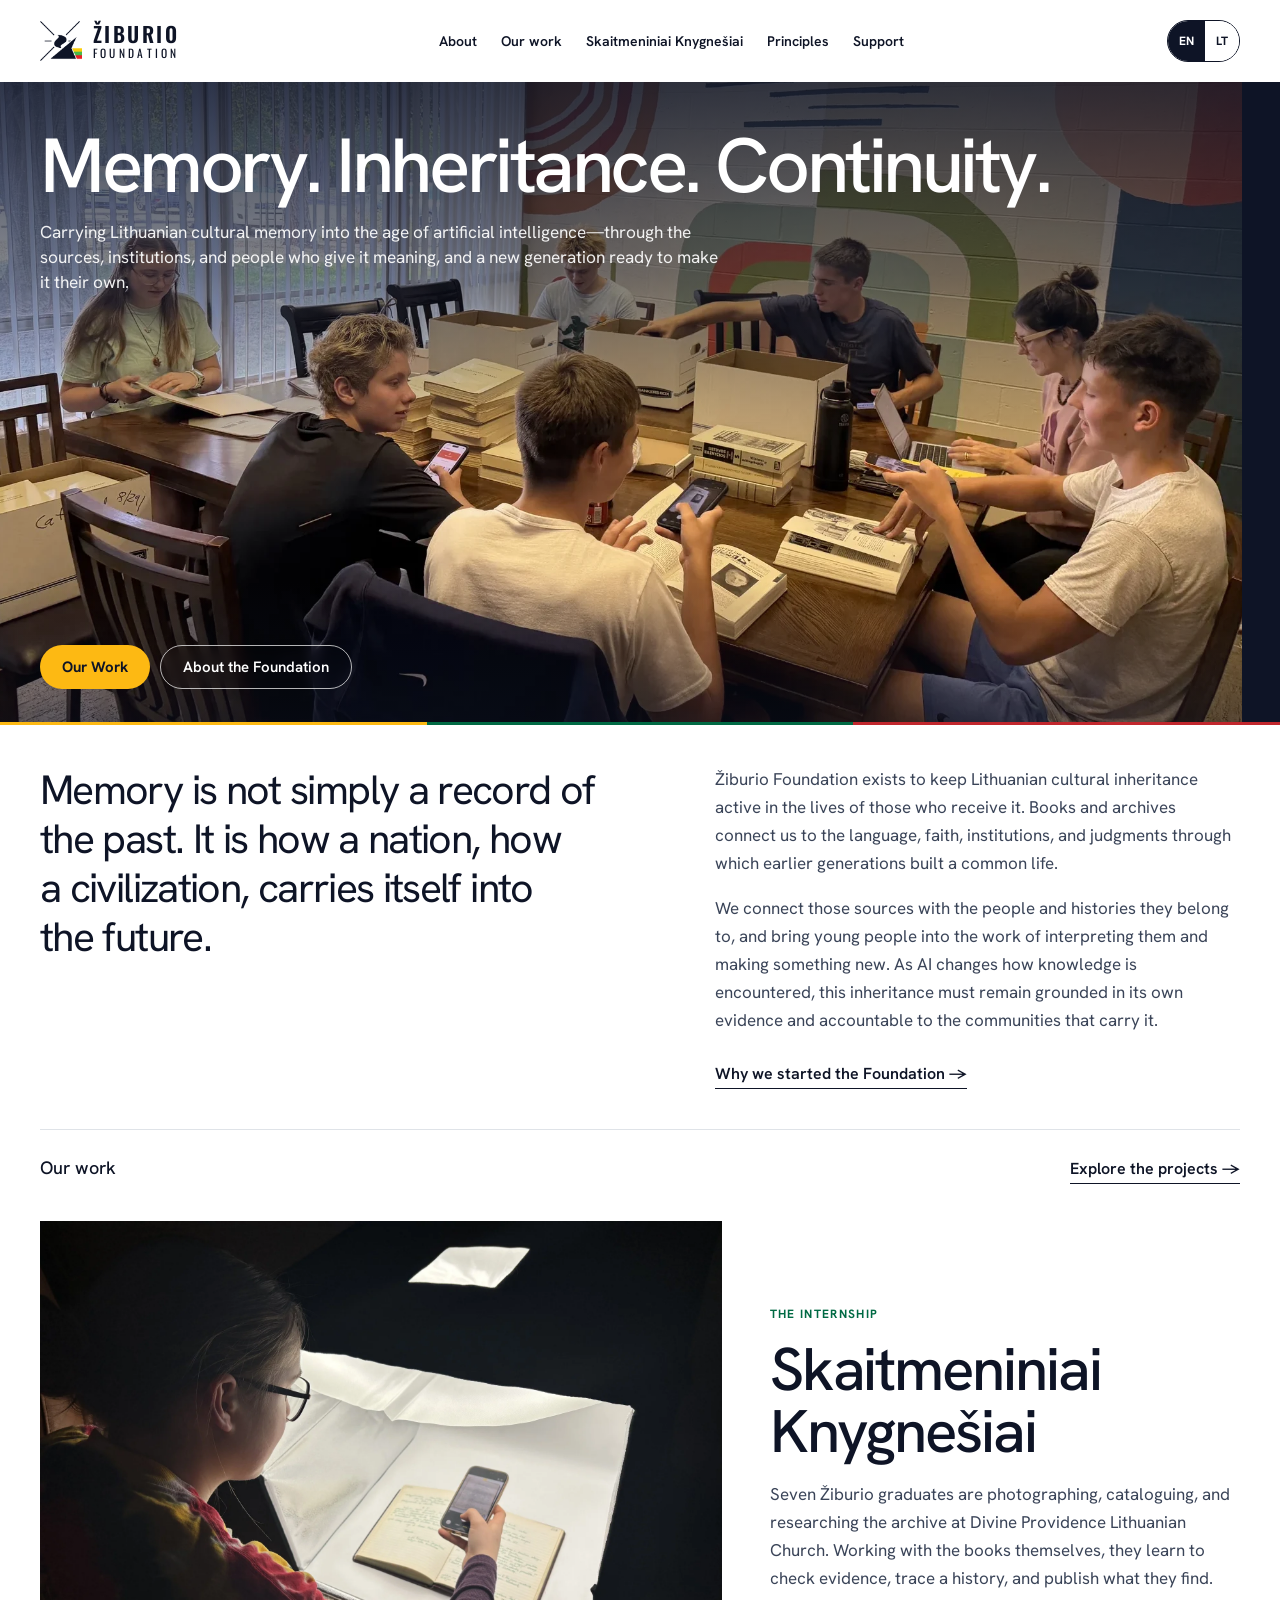
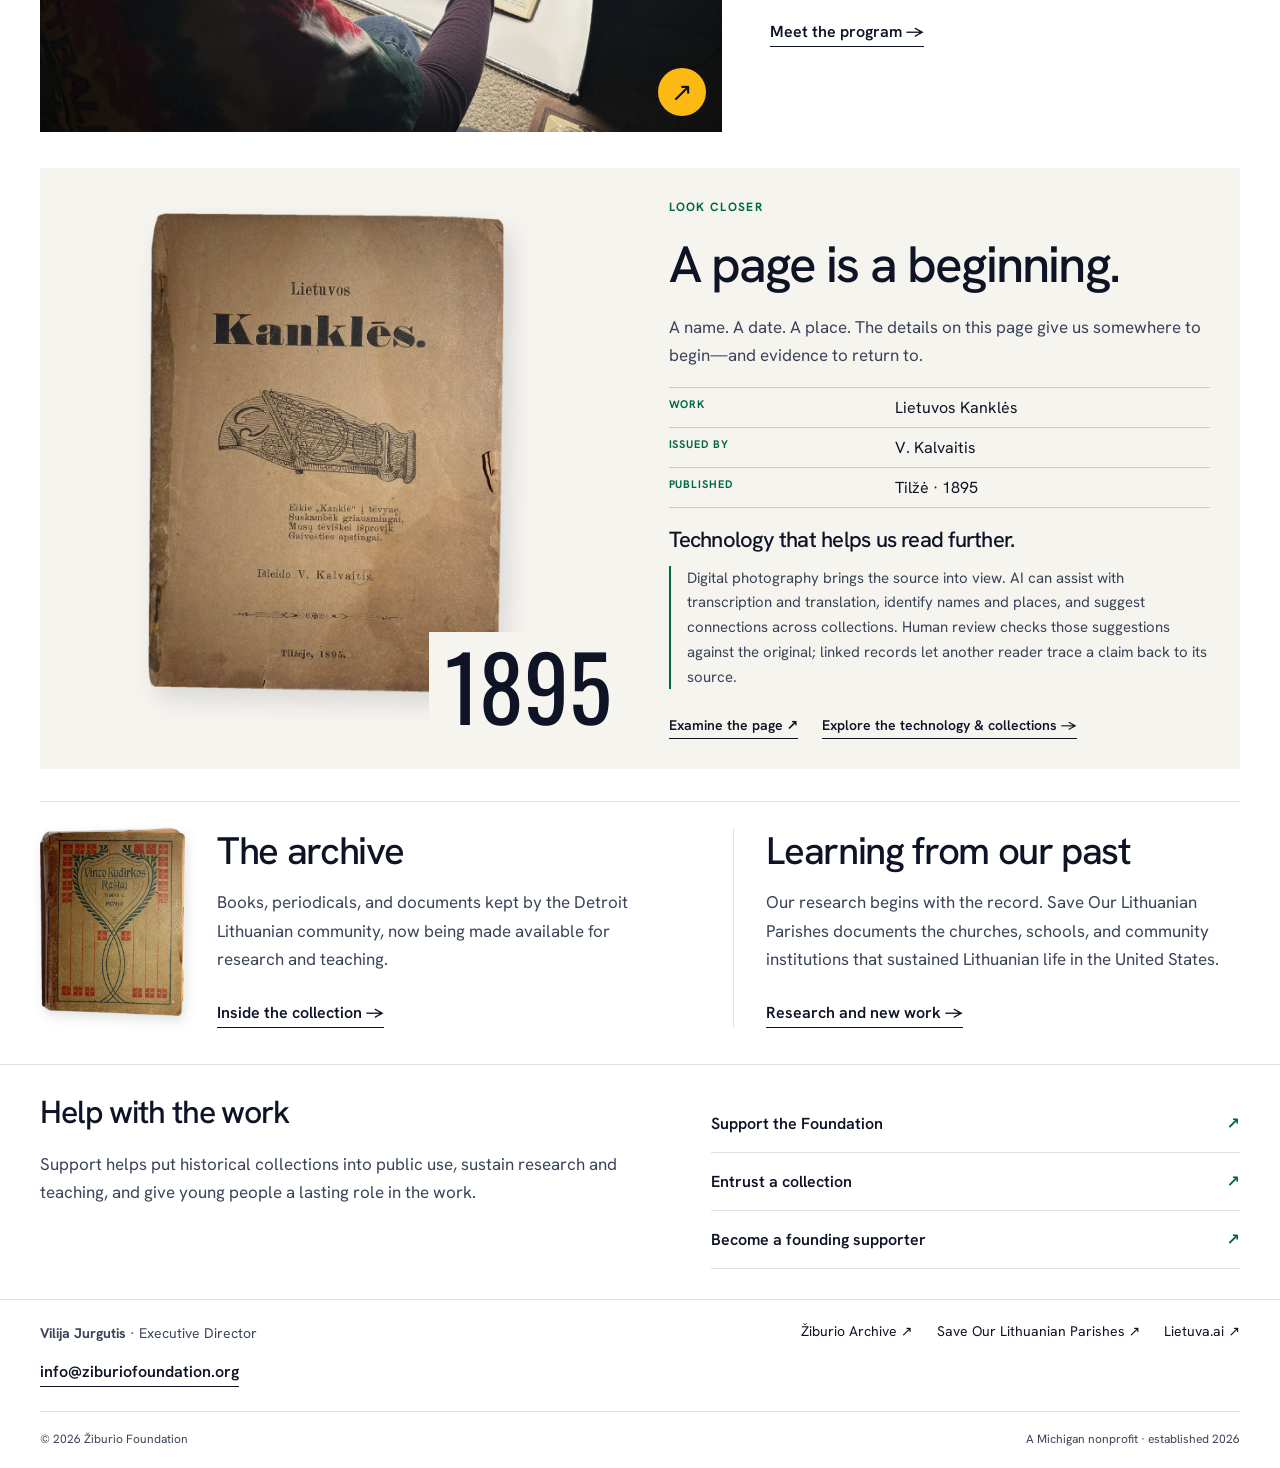
==== index.html @ d9296ae1 "Tighten site spacing and explain technology with distinct source example" ====
<!doctype html>
<html lang="en">
<head>
<meta charset="utf-8">
<meta name="viewport" content="width=device-width, initial-scale=1">
<link rel="icon" href="favicon.png">
<title>Žiburio Foundation — Home</title>
<link rel="preconnect" href="https://fonts.googleapis.com">
<link rel="preconnect" href="https://fonts.gstatic.com" crossorigin>
<link rel="stylesheet" href="site.css?v=compact-technology-5">
<script defer src="site.js"></script>
</head>
<body class="workshop-home" data-en-title="Žiburio Foundation — Home" data-lt-title="Žiburio Fondas — Pradžia">
<a class="skip-link" href="#main"><x-en>Skip to content</x-en><x-lt>Pereiti prie turinio</x-lt></a>
<header class="wrap site-header">
<a class="brand" href="index.html" aria-label="Žiburio Foundation home" data-en="Žiburio Foundation home" data-lt="Žiburio Fondas pradžia"><img src="assets/mark.png" alt="" width="40" height="40"><span class="wordmark"><span class="wm1">Žiburio</span><span class="wm2"><x-en>Foundation</x-en><x-lt><span class="wm-lt" aria-hidden="true"><span>F</span><span>O</span><span>N</span><span>D</span><span>A</span><span>S</span></span></x-lt></span></span></a>
<nav class="site-nav" id="site-nav" aria-label="Primary" data-en="Primary" data-lt="Pagrindinis meniu">
<a href="about.html"><x-en>About</x-en><x-lt>Apie</x-lt></a>
<a href="work.html"><x-en>Our work</x-en><x-lt>Mūsų darbai</x-lt></a>
<a href="skaitmeniniai-knygnesiai.html"><x-en>Skaitmeniniai Knygnešiai</x-en><x-lt>Skaitmeniniai knygnešiai</x-lt></a>
<a href="principles.html"><x-en>Principles</x-en><x-lt>Principai</x-lt></a>
<a href="#support"><x-en>Support</x-en><x-lt>Parama</x-lt></a>
</nav>
<div class="header-tools"><div class="lang-switch" role="group" aria-label="Language" data-en="Language" data-lt="Kalba"><button type="button" class="langbtn" data-l="en" onclick="setLang('en')" aria-pressed="true" aria-label="English">EN</button><button type="button" class="langbtn" data-l="lt" onclick="setLang('lt')" aria-pressed="false" aria-label="Lietuvių">LT</button></div>
<button class="menu-button" type="button" aria-controls="site-nav" aria-expanded="true"><x-en>Menu</x-en><x-lt>Meniu</x-lt></button></div>
</header>
<main id="main">
<section id="top" class="hero" style="position: relative; overflow: hidden; height: clamp(500px, 50vw, 720px); background: #0E1426; color: #FFFFFF">
<img class="drift" src="assets/interns-table.webp" alt="Young people cataloguing Lithuanian books with their phones at a table" data-en="Young people cataloguing Lithuanian books with their phones at a table" data-lt="Jaunuoliai prie stalo telefonais katalogizuoja lietuviškas knygas" style="position: absolute; inset: -3%; width: 106%; height: 106%; object-fit: cover; object-position: center 60%">
<div style="position: absolute; inset: 0; background: linear-gradient(180deg, rgba(14,20,38,.82) 0%, rgba(14,20,38,.5) 30%, rgba(14,20,38,0) 55%, rgba(14,20,38,0) 78%, rgba(14,20,38,.45) 100%)"></div>
<div class="wrap" style="position: absolute; left: 0; right: 0; top: clamp(28px, 3.5vw, 52px)">
<x-en><h1 class="disp" style="margin: 0; font-size: clamp(40px, 6vw, 88px); line-height: 1; font-weight: 500; letter-spacing: -0.045em">Memory. Inheritance. Continuity.</h1><p style="margin: 16px 0 0; max-width: 40em; font-size: clamp(16px, 1.35vw, 20px); line-height: 1.45; color: rgba(255,255,255,.92)">Carrying Lithuanian cultural memory into the age of artificial intelligence—through the sources, institutions, and people who give it meaning, and a new generation ready to make it their own.</p></x-en><x-lt><h1 class="disp" style="margin: 0; font-size: clamp(30px, 4.2vw, 62px); line-height: 1.02; font-weight: 500; letter-spacing: -0.035em; max-width: 14em">Praeitis yra žiburys, kurio šviesoje galime aiškiau matyti, kur stovime šiandien.</h1><p style="margin: 16px 0 0; max-width: 40em; font-size: clamp(16px, 1.35vw, 20px); line-height: 1.45; color: rgba(255,255,255,.92)">Saugome lietuvių kultūros šaltinius, stipriname įstaigas, kurios juos perduoda, ir ruošiame kartą, kuri šį palikimą neš toliau.</p></x-lt>
</div>
<div class="wrap" style="position: absolute; left: 0; right: 0; bottom: clamp(22px, 2.6vw, 36px); display: flex; gap: 10px">
<a href="work.html" class="pill" style="background: #FDB913; color: #0E1426; font-weight: 700"><x-en>Our Work</x-en><x-lt>Mūsų darbai</x-lt></a>
<a href="about.html" class="pill" style="border: 1.5px solid rgba(255,255,255,.7); color: #FFFFFF; backdrop-filter: blur(6px)"><x-en>About the Foundation</x-en><x-lt>Apie fondą</x-lt></a>
</div>
</section>
<div class="tricolour" aria-hidden="true"></div>
<section id="about" class="wrap intro">
<x-en><p class="lead">Memory is not simply a record of the past. It is how a nation, how a civilization, carries itself into the future.</p>
<p>Žiburio Foundation exists to keep Lithuanian cultural inheritance active in the lives of those who receive it. Books and archives connect us to the language, faith, institutions, and judgments through which earlier generations built a common life.</p>
<p>We connect those sources with the people and histories they belong to, and bring young people into the work of interpreting them and making something new. As AI changes how knowledge is encountered, this inheritance must remain grounded in its own evidence and accountable to the communities that carry it.</p></x-en>
<x-lt><p class="lead">Žiburio Fondas saugo, skaitmenina ir aprašo Lietuvos diasporos archyvus, leidinius, sakytinę istoriją ir kitas kultūros vertybes.</p></x-lt>
<a class="text-link" href="about.html"><x-en>Why we started the Foundation</x-en><x-lt>Apie fondą</x-lt> →</a>
</section>
<section id="work" class="wrap">
<div class="work-intro rule"><h2><x-en>Our work</x-en><x-lt>Mūsų darbai</x-lt></h2><a class="text-link" href="work.html"><x-en>Explore the projects</x-en><x-lt>Visi darbai</x-lt> →</a></div>
<article class="home-feature workshop-feature">
<a href="skaitmeniniai-knygnesiai.html"><img src="assets/sigita-lightbox.webp" alt="Sigita Jurgutis photographing an archival book on a light box" data-en="Sigita Jurgutis photographing an archival book on a light box" data-lt="Sigita Jurgutis fotografuoja archyvinę knygą ant šviesos stalo" loading="lazy"></a>
<div class="feature-copy"><p class="eyebrow"><x-en>The internship</x-en><x-lt>Stažuotė</x-lt></p>
<h3><x-en>Skaitmeniniai Knygnešiai</x-en><x-lt>Skaitmeniniai knygnešiai</x-lt></h3>
<x-en><p>Seven Žiburio graduates are photographing, cataloguing, and researching the archive at Divine Providence Lithuanian Church. Working with the books themselves, they learn to check evidence, trace a history, and publish what they find.</p></x-en>
<x-lt><p>Septyni „Žiburio“ abiturientai fotografuoja, katalogizuoja ir tiria Dievo Apvaizdos lietuvių parapijos archyvą.</p><p>Kai gimnazistas katalogizuoja DP stovyklos knygą, kurią jo senelis galėjo laikyti rankose – jis tampa knygnešiu kitoje epochoje.</p></x-lt>
<a class="text-link" href="skaitmeniniai-knygnesiai.html"><x-en>Meet the program</x-en><x-lt>Apie programą</x-lt> →</a></div>
</article>
<section class="source-desk" aria-labelledby="source-title">
<div class="source-image"><a href="assets/books/kankles-1895.webp" target="_blank" rel="noopener"><img src="assets/books/kankles-1895.webp" alt="Lietuvos Kanklės, issued by V. Kalvaitis in Tilžė, 1895" data-en="Lietuvos Kanklės, issued by V. Kalvaitis in Tilžė, 1895" data-lt="Lietuvos Kanklės, išleido V. Kalvaitis, Tilžė, 1895 m." loading="lazy"></a><span class="source-date" aria-hidden="true">1895</span></div>
<div class="source-notes"><p class="eyebrow"><x-en>Look closer</x-en><x-lt>Pažvelkime atidžiau</x-lt></p><h2 id="source-title"><x-en>A page is a beginning.</x-en><x-lt>Nuo vieno puslapio.</x-lt></h2>
<p><x-en>A name. A date. A place. The details on this page give us somewhere to begin—and evidence to return to.</x-en><x-lt>Vardas. Data. Vieta. Puslapio duomenys leidžia pradėti tyrimą ir grįžti prie šaltinio.</x-lt></p>
<dl class="source-fields"><div><dt><x-en>Work</x-en><x-lt>Leidinys</x-lt></dt><dd>Lietuvos Kanklės</dd></div><div><dt><x-en>Issued by</x-en><x-lt>Išleido</x-lt></dt><dd>V. Kalvaitis</dd></div><div><dt><x-en>Published</x-en><x-lt>Išleista</x-lt></dt><dd>Tilžė · 1895</dd></div></dl>
<h3 class="technology-title"><x-en>Technology that helps us read further.</x-en><x-lt>Technologija padeda skaityti giliau.</x-lt></h3>
<p class="source-method"><x-en>Digital photography brings the source into view. AI can assist with transcription and translation, identify names and places, and suggest connections across collections. Human review checks those suggestions against the original; linked records let another reader trace a claim back to its source.</x-en><x-lt>Skaitmeninė fotografija atveria šaltinį. Dirbtinis intelektas gali padėti perrašyti ir versti tekstą, atpažinti vardus bei vietas, pasiūlyti ryšius tarp rinkinių. Žmogus tikrina pagal originalą, o susieti įrašai leidžia skaitytojui grįžti nuo teiginio prie jo šaltinio.</x-lt></p>
<div class="links"><a class="text-link" href="assets/books/kankles-1895.webp" target="_blank" rel="noopener"><x-en>Examine the page</x-en><x-lt>Atverti puslapį</x-lt> ↗</a><a class="text-link" href="work.html#archive"><x-en>Explore the technology &amp; collections</x-en><x-lt>Technologija ir rinkiniai</x-lt> →</a></div>
</div></section>
<div class="work-pair rule">
<article class="archive-preview"><img src="assets/books/kudirka-1909-cover.webp" alt="Cover of a 1909 publication by Vincas Kudirka" data-en="Cover of a 1909 publication by Vincas Kudirka" data-lt="1909 m. Vinco Kudirkos leidinio viršelis" loading="lazy">
<div><h3><x-en>The archive</x-en><x-lt>Archyvas</x-lt></h3>
<x-en><p>Books, periodicals, and documents kept by the Detroit Lithuanian community, now being made available for research and teaching.</p></x-en>
<x-lt><p>Diasporos archyvai yra visos lietuvių tautos paveldas. Viešas katalogas: 326 vieši įrašai iš 513 sukataloguotų.</p></x-lt>
<a class="text-link" href="work.html#archive"><x-en>Inside the collection</x-en><x-lt>Apie archyvą</x-lt> →</a></div></article>
<article><h3><x-en>Learning from our past</x-en><x-lt>Mokomės ir kuriame iš savo praeities</x-lt></h3>
<x-en><p>Our research begins with the record. Save Our Lithuanian Parishes documents the churches, schools, and community institutions that sustained Lithuanian life in the United States.</p></x-en>
<x-lt><p>JAV lietuvių parapijų registras, kuriame aprašytos 155 parapijos ir kitos įstaigos.</p></x-lt>
<a class="text-link" href="work.html#research"><x-en>Research and new work</x-en><x-lt>Tyrimai ir nauji darbai</x-lt> →</a></article>
</div></section>
</main>
<section id="support" class="wrap support-section" aria-labelledby="support-title">
<div class="support-grid">
<div><h2 id="support-title"><x-en>Help with the work</x-en><x-lt>Kaip padėti</x-lt></h2>
<x-en><p>Support helps put historical collections into public use, sustain research and teaching, and give young people a lasting role in the work.</p></x-en>
<x-lt><p>Parama padeda išsaugoti rinkinius, atverti juos viešai, ugdyti jaunimą ir sukurti tvarką, kuri šį darbą neš toliau.</p></x-lt></div>
<ul class="support-options">
<li><a href="mailto:info@ziburiofoundation.org?subject=Support%20the%20Foundation"><x-en>Support the Foundation</x-en><x-lt>Paremti</x-lt></a></li>
<li><a href="mailto:info@ziburiofoundation.org?subject=Entrust%20a%20Collection"><x-en>Entrust a collection</x-en><x-lt>Perduoti archyvą</x-lt></a></li>
<li><a href="mailto:info@ziburiofoundation.org?subject=Founding%20Supporter"><x-en>Become a founding supporter</x-en><x-lt>Tapti rėmėju</x-lt></a></li>
</ul></div></section>
<footer class="wrap site-footer">
<div class="footer-top">
<div><p><strong>Vilija Jurgutis</strong> · <x-en>Executive Director</x-en><x-lt>Vykdomoji direktorė</x-lt></p>
<a class="text-link" href="mailto:info@ziburiofoundation.org">info@ziburiofoundation.org</a></div>
<div class="footer-links"><a href="https://archyvas.ziburioltmokykla.org"><x-en>Žiburio Archive</x-en><x-lt>Žiburio archyvas</x-lt> ↗</a><a href="https://saveourlithuanianparishes.org">Save Our Lithuanian Parishes ↗</a><a href="https://lietuva.ai">Lietuva.ai ↗</a></div>
</div>
<div class="footer-bottom"><p>© 2026 <x-en>Žiburio Foundation</x-en><x-lt>Žiburio Fondas</x-lt></p><p><x-en>A Michigan nonprofit · established 2026</x-en><x-lt>2026 m. Mičigane įsteigta ne pelno siekianti organizacija</x-lt></p></div>
</footer>
</body>
</html>
---- site.css ----
@import url('https://fonts.googleapis.com/css2?family=Hanken+Grotesk:wght@400;500;600;700&family=Oswald:wght@400;500;600&display=swap');

:root{--ink:#0E1426;--text:#3A4458;--muted:#5F6778;--yellow:#FDB913;--green:#006A44;--line:#DFE3E8;--paper:#FFFFFF}
*{box-sizing:border-box}
html{scroll-behavior:smooth;scroll-padding-top:24px}
body{margin:0;background:var(--paper);color:var(--ink);font-family:'Hanken Grotesk',system-ui,sans-serif;-webkit-font-smoothing:antialiased}
img{display:block;max-width:100%;height:auto}
a{color:inherit;text-decoration:none}
button{font:inherit}
a:focus-visible,button:focus-visible,summary:focus-visible{outline:3px solid var(--green);outline-offset:5px}
p{font-size:17px;line-height:1.65;color:var(--text);margin:0 0 1em}
h1,h2,h3,p{overflow-wrap:break-word}
h1,h2,h3,.disp{letter-spacing:-.035em;font-weight:500;text-wrap:balance}
h1{font-size:clamp(38px,5.5vw,72px);line-height:1.05;margin:0 0 24px}
h2{font-size:clamp(28px,3.2vw,44px);line-height:1.12;margin:0 0 20px}
h3{font-size:clamp(23px,2.3vw,30px);line-height:1.2;margin:0 0 14px}
x-en,x-lt{display:contents}
html[lang="lt"] x-en,html[lang="en"] x-lt{display:none!important}
.wrap{width:100%;max-width:1320px;margin-inline:auto;padding-inline:40px}
.section{padding-block:64px}
.rule{border-top:1px solid var(--line)}
.eyebrow,.mono{font-size:12px;font-weight:700;letter-spacing:.11em;text-transform:uppercase;color:var(--green);margin:0 0 18px}
.lead{font-size:clamp(20px,2.2vw,28px);line-height:1.45;max-width:36em;letter-spacing:-.02em;text-wrap:pretty}
.small{font-size:14px;line-height:1.6;color:var(--muted)}
.text-link{display:inline-block;font-size:16px;font-weight:600;border-bottom:1px solid var(--ink);padding-block:4px;margin-top:8px}
.text-link:hover{color:var(--green);border-color:var(--green)}
.links{display:flex;flex-wrap:wrap;gap:12px 24px;align-items:center}
.pill{display:inline-flex;align-items:center;justify-content:center;min-height:44px;padding:10px 22px;border-radius:999px;font-size:15px;font-weight:600;line-height:1.35;background:var(--yellow);color:var(--ink)}
.pill:hover{filter:brightness(.96)}
.skip-link{position:absolute;top:-100px;left:20px;z-index:20;background:white;padding:12px}
.skip-link:focus{top:8px}
.site-header{display:flex;align-items:center;justify-content:space-between;gap:24px;min-height:82px}
.brand{display:inline-flex;gap:11px;align-items:center;flex-shrink:0}
.brand img{height:40px;width:auto}
.wordmark{display:inline-flex;flex-direction:column;align-items:flex-start;line-height:1;--wm1:21px;--wm2:calc(var(--wm1)*.5476)}
.wm1{font-family:'Oswald',system-ui,sans-serif;font-size:var(--wm1);font-weight:600;letter-spacing:.1175em;margin-right:-.1175em;text-transform:uppercase}
.wm2{font-family:'Oswald',system-ui,sans-serif;font-size:var(--wm2);font-weight:400;letter-spacing:.285em;margin-right:-.285em;text-transform:uppercase;margin-top:.3em}
html[lang="lt"] .wm2{align-self:stretch;letter-spacing:0;margin-right:0}
.wm-lt{display:flex;justify-content:space-between;width:100%}
.header-tools{display:flex;align-items:center;gap:22px}
.site-nav{display:flex;align-items:center;gap:24px;font-size:14px;font-weight:600}
.site-nav a{padding-block:8px}
.site-nav a:hover,.site-nav a[aria-current="page"]{color:var(--green);text-decoration:underline;text-underline-offset:7px;text-decoration-thickness:2px}
.lang-switch{display:inline-flex;border:1px solid var(--ink);border-radius:999px;overflow:hidden;flex-shrink:0}
.langbtn{min-height:40px;padding:0 11px;border:0;cursor:pointer;font-size:12px;font-weight:700;background:white;color:var(--ink)}
html[lang="en"] .langbtn[data-l="en"],html[lang="lt"] .langbtn[data-l="lt"]{background:var(--ink);color:white}
.menu-button{display:none;background:none;border:1px solid var(--line);border-radius:4px;min-height:44px;padding:8px 12px;cursor:pointer}
.tricolour{height:3px;background:linear-gradient(to right,#FDB913 0 33.333%,#006A44 33.333% 66.666%,#C1272D 66.666% 100%)}
.hero .wrap{max-width:1400px}
.hero p{color:inherit}
.hero .pill{background:transparent}
@keyframes drift{from{transform:scale(1) translate(0,0)}to{transform:scale(1.04) translate(-.8%,.5%)}}
.drift{animation:drift 32s ease-in-out infinite alternate}
.intro{max-width:900px;padding-block:50px 58px}
.intro .lead{margin-bottom:16px}
.work-intro{display:flex;align-items:baseline;justify-content:space-between;gap:24px;padding-top:32px}
.home-feature{display:grid;grid-template-columns:1.25fr 1fr;gap:clamp(28px,5vw,70px);align-items:center;padding-block:20px 52px}
.home-feature img{width:100%;aspect-ratio:4/3;object-fit:cover}
.home-feature .feature-copy{max-width:440px}
.work-pair{display:grid;grid-template-columns:1fr 1fr;gap:64px;padding-block:38px 64px}
.work-pair article{min-width:0}
.archive-preview{display:grid;grid-template-columns:100px 1fr;gap:26px;align-items:start}
.archive-preview img{max-height:170px;width:auto;filter:drop-shadow(2px 5px 6px #0e142620)}
.project-caption{font-size:14px;color:var(--muted);margin-top:12px}
.page-head{padding-block:64px 40px;max-width:980px}
.page-head h1{max-width:16em}
.page-head .lead{margin:0}
.jump-links{display:flex;flex-wrap:wrap;gap:12px 30px;margin-top:28px;font-size:15px;font-weight:600}
.jump-links a{border-bottom:1px solid var(--line);padding-bottom:6px}
.story-grid{display:grid;grid-template-columns:1fr 1fr;gap:clamp(32px,6vw,88px);align-items:start}
.story-grid p:last-child{margin-bottom:0}
.reading{max-width:760px;margin-inline:auto}
.mission{border-left:3px solid var(--yellow);padding:8px 0 8px 28px;margin-block:36px}
.mission p:last-child{margin:0}
.pullquote{font-size:clamp(25px,3.4vw,42px);line-height:1.3;letter-spacing:-.03em;color:var(--ink);padding-block:24px;margin:0;max-width:26em}
.detail-note{border-top:1px solid var(--line);border-bottom:1px solid var(--line);margin-top:36px}
.detail-note summary{cursor:pointer;font-size:20px;font-weight:600;padding:22px 0}
.detail-note[open] summary{margin-bottom:12px}
.detail-note .reading{margin-left:0;padding-bottom:24px}
.program-context{margin-bottom:48px}
.project-feature{display:grid;grid-template-columns:1fr 1.1fr;gap:56px;align-items:start}
.project-feature figure{margin:0;position:sticky;top:28px}
.project-feature img{width:100%;aspect-ratio:4/5;object-fit:cover}
.archive-layout{display:grid;grid-template-columns:1.6fr 1fr;gap:48px;align-items:start}
.archive-layout img{border:1px solid var(--line);width:100%}
.archive-copy{max-width:880px;margin-top:32px}
.figures{display:flex;gap:32px;margin:28px 0}
.figures div{flex:1}
.figures dt{font-size:48px;line-height:1;letter-spacing:-.04em}
.figures dd{margin:10px 0 0;font-size:15px;color:var(--muted)}
.research-layout{display:grid;grid-template-columns:1.3fr 1fr;gap:64px;align-items:start}
.research-layout figure{margin:8px 0 0}
.research-layout img{border:1px solid var(--line)}
.program-opening{padding-block:52px;max-width:900px}
.program-photo{margin:0}
.program-photo img{width:100%;aspect-ratio:4/3;object-fit:cover}
.program-photo figcaption{font-size:14px;line-height:1.5;color:var(--muted);margin-top:12px}
.process{padding-left:24px}
.process li{padding:0 0 14px 8px;line-height:1.6;color:var(--text)}
.principle-list{counter-reset:principle}
.principle-row{display:grid;grid-template-columns:60px .9fr 1.3fr;gap:28px;border-top:1px solid var(--line);padding-block:30px}
.principle-row:before{counter-increment:principle;content:'0' counter(principle);font-size:16px;color:var(--green);padding-top:4px}
.principle-row h2{font-size:clamp(23px,2.5vw,32px)}
.principle-row p{margin:0}
.definitions{display:grid;grid-template-columns:repeat(3,1fr);gap:36px;margin:30px 0 0}
.definitions div{border-top:3px solid var(--yellow);padding-top:20px}
.definitions dt{font-size:24px;letter-spacing:-.02em;font-weight:500;margin-bottom:12px}
.definitions dd{margin:0;line-height:1.65;color:var(--text)}
.support-section{padding-block:48px;border-top:1px solid var(--line)}
.support-grid{display:grid;grid-template-columns:1.2fr 1fr;gap:64px}
.support-grid h2{font-size:32px}
.support-options{list-style:none;margin:0;padding:0}
.support-options li{border-bottom:1px solid var(--line)}
.support-options a{display:flex;justify-content:space-between;gap:18px;align-items:center;padding:18px 0;font-weight:600}
.support-options a:after{content:'↗';color:var(--green)}
.site-footer{border-top:1px solid var(--line);padding-block:28px 24px}
.footer-top{display:flex;flex-wrap:wrap;justify-content:space-between;gap:24px;align-items:start}
.footer-top p{font-size:14px;margin:0 0 4px}
.footer-links{display:flex;flex-wrap:wrap;gap:10px 24px;font-size:14px}
.footer-bottom{display:flex;justify-content:space-between;flex-wrap:wrap;gap:16px;border-top:1px solid var(--line);padding-top:18px;margin-top:24px}
.footer-bottom p{font-size:12px;margin:0}
@media(min-width:901px){.site-nav[hidden]{display:flex}}
@media(max-width:1100px){.site-nav{gap:16px}.header-tools{gap:16px}.wrap{padding-inline:28px}.project-feature{gap:36px}}
@media(max-width:900px){
 .site-header{flex-wrap:wrap;min-height:76px;padding-block:14px;gap:12px}.header-tools{margin-left:auto}.menu-button{display:block}
 .site-nav{order:3;flex-basis:100%;display:flex;flex-direction:column;align-items:stretch;gap:0;border-top:1px solid var(--line);padding-top:10px}.site-nav[hidden]{display:none}.site-nav a{padding:12px 0}
 .home-feature,.project-feature,.research-layout,.archive-layout,.story-grid,.support-grid{grid-template-columns:1fr;gap:32px}
 .home-feature{grid-template-columns:1.1fr 1fr;gap:28px}.work-pair{gap:32px}.archive-preview{grid-template-columns:80px 1fr;gap:20px}
 .project-feature figure{position:static}.project-feature img{aspect-ratio:3/2}.research-layout figure{max-width:640px}
 .mission{margin-block:0}
 .principle-row{grid-template-columns:36px 1fr;gap:12px 20px}.principle-row p{grid-column:2}.principle-row h2{margin:0}
 .definitions{gap:24px}.section{padding-block:48px}.page-head{padding-top:44px}
}
@media(max-width:600px){
 .wrap{padding-inline:20px}.brand{gap:8px}.brand img{height:34px}.wordmark{--wm1:18px}.header-tools{gap:8px}.menu-button{font-size:13px;padding-inline:10px}.langbtn{padding-inline:9px}
 .home-feature,.work-pair,.definitions{grid-template-columns:1fr}.home-feature{padding-bottom:36px}.home-feature .feature-copy{max-width:none}.work-pair{padding-block:30px 44px;gap:36px}.work-pair article+article{border-top:1px solid var(--line);padding-top:30px}
 .work-intro{align-items:start;gap:12px}.work-intro h2{font-size:28px}.work-intro .text-link{font-size:14px;white-space:nowrap}
 .intro{padding-block:36px}.page-head{padding-block:36px 30px}.section{padding-block:36px}.jump-links{gap:16px}.pullquote{padding-block:12px}.mission{padding-left:20px}
 .page-head+.reading.section{padding-top:8px}
 .project-feature figure{order:-1}
 .hero .pill{font-size:14px;padding-inline:16px}.hero .wrap{padding-inline:20px}.program-opening{padding-block:36px}
 .support-grid{gap:20px}.support-section{padding-block:36px}.footer-top{display:block}.footer-links{margin-top:20px}.figures dt{font-size:40px}
}
/* The home page is an editorial workbench: people, a source, then its wider context. */
.workshop-home .intro{max-width:1320px;padding-block:76px;display:grid;grid-template-columns:1.15fr 1fr;column-gap:9%;align-items:start}
.workshop-home .intro .lead{grid-column:1;grid-row:1 / span 3;font-size:clamp(30px,3.2vw,46px);line-height:1.2;color:var(--ink);letter-spacing:-.04em}
.workshop-home .intro p:not(.lead),.workshop-home .intro>a{grid-column:2}
.workshop-home .intro>a{justify-self:start}
.workshop-home .work-intro{padding-top:24px;padding-bottom:18px}
.workshop-home .work-intro h2{font-size:18px;letter-spacing:0}
.workshop-feature{grid-template-columns:1.45fr 1fr;gap:6%;padding-bottom:80px;align-items:center}
.workshop-feature>a{position:relative}
.workshop-feature>a:after{content:'↗';position:absolute;right:16px;bottom:16px;width:48px;height:48px;display:grid;place-items:center;border-radius:50%;background:var(--yellow);font-size:26px;color:var(--ink)}
.workshop-feature img{aspect-ratio:1.12;object-position:48% center}
.workshop-feature .feature-copy{max-width:none}
.workshop-feature h3{font-size:clamp(36px,4.7vw,68px);line-height:1.02;margin-bottom:28px;overflow-wrap:normal}
.workshop-feature .eyebrow{margin-bottom:24px}
.source-desk{display:grid;grid-template-columns:1fr 1fr;gap:8%;padding:54px;background:#F6F4EF;align-items:center;margin-bottom:72px}
.source-image{position:relative;padding:0 30px 32px 0}
.source-image img{width:100%;max-height:600px;object-fit:contain;filter:drop-shadow(8px 12px 12px #0e142620)}
.source-date{position:absolute;bottom:-5px;right:0;font-family:'Oswald',sans-serif;font-size:clamp(60px,7vw,104px);line-height:1;color:var(--ink);background:#F6F4EF;padding:8px 0 0 16px}
.source-notes h2{font-size:clamp(34px,4vw,56px);max-width:9em}
.source-fields{margin:28px 0;border-top:1px solid #C9CDC8}
.source-fields>div{display:grid;grid-template-columns:1fr 1.5fr;gap:16px;padding:12px 0;border-bottom:1px solid #C9CDC8}
.source-fields dt{font-size:11px;letter-spacing:.08em;text-transform:uppercase;font-weight:700;color:var(--green)}
.source-fields dd{font-size:16px;margin:0}
.source-method{font-size:15px;border-left:2px solid var(--green);padding-left:16px}
.source-notes .text-link{font-size:14px}
.workshop-home .work-pair{grid-template-columns:1.25fr 1fr;gap:8%;padding-block:36px 76px}
.workshop-home .archive-preview{grid-template-columns:145px 1fr;gap:32px}
.workshop-home .archive-preview img{max-height:240px}
.workshop-home .work-pair article+article{border-left:1px solid var(--line);padding-left:32px}
.workshop-home .work-pair h3{font-size:clamp(28px,3vw,42px)}
@media(max-width:900px){
 .workshop-home .intro{column-gap:6%;padding-block:48px}
 .workshop-feature{grid-template-columns:1.15fr 1fr;gap:30px;padding-bottom:48px}
 .workshop-feature h3{font-size:36px}
 .source-desk{padding:30px;gap:30px;margin-bottom:48px}
 .source-image{padding-right:10px}.source-date{font-size:64px}
 .workshop-home .work-pair{gap:30px}.workshop-home .archive-preview{grid-template-columns:85px 1fr;gap:20px}
}
@media(max-width:600px){
 .workshop-home .intro{display:block;padding-block:40px}.workshop-home .intro .lead{font-size:32px;margin-bottom:26px}
 .workshop-feature{grid-template-columns:1fr;gap:28px;padding-top:8px}.workshop-feature img{aspect-ratio:4/3}.workshop-feature h3{font-size:42px;max-width:10em}.workshop-feature .eyebrow{margin-bottom:14px}
 .source-desk{grid-template-columns:1fr;padding:24px 20px;gap:30px;margin-inline:-20px;margin-bottom:40px}
 .source-image{max-width:290px;justify-self:center}.source-date{font-size:76px}.source-notes h2{font-size:40px}.source-notes .links{gap:8px 20px}
 .workshop-home .work-pair{grid-template-columns:1fr;padding-block:28px 44px}.workshop-home .archive-preview{grid-template-columns:100px 1fr;gap:24px}
 .workshop-home .work-pair article+article{border-left:0;padding-left:0}.workshop-home .work-pair h3{font-size:32px}
}
/* Compact reading rhythm across all five pages; keep touch targets unchanged. */
.section{padding-block:40px}
.page-head{padding-block:40px 24px}
.story-grid{gap:40px}.project-feature{gap:36px}.research-layout{gap:36px}
.program-opening{padding-block:32px}
.support-section{padding-block:30px}.support-grid{gap:36px}
.detail-note{margin-top:22px}.detail-note summary{padding-block:16px}
.program-context{margin-bottom:30px}.principle-row{padding-block:22px}
.mission{margin-block:16px}.pullquote{padding-block:16px}
.workshop-home .intro{padding-block:40px;column-gap:6%}
.workshop-home .work-intro{padding-block:16px 10px}
.workshop-feature{padding-block:12px 36px;gap:4%}
.workshop-feature img{aspect-ratio:4/3}
.workshop-feature h3{margin-bottom:18px}.workshop-feature .eyebrow{margin-bottom:14px}
.source-desk{padding:30px;gap:5%;margin-bottom:32px}
.source-image img{max-height:480px}.source-fields{margin-block:18px}
.source-fields>div{padding-block:9px}
.technology-title{font-size:22px;line-height:1.25;margin-bottom:12px}
.workshop-home .work-pair{padding-block:26px 36px;gap:5%}
.site-footer{padding-block:22px 18px}
@media(max-width:900px){
 .mission{margin-block:0}.story-grid,.project-feature,.research-layout{gap:24px}
 .workshop-feature{gap:24px}.source-desk{gap:24px}
}
@media(max-width:600px){
 .section{padding-block:24px}.page-head{padding-block:26px 20px}
 .program-opening,.support-section{padding-block:24px}
 .workshop-home .intro{padding-block:26px}.workshop-home .intro .lead{margin-bottom:18px}
 .workshop-feature{padding-block:8px 26px;gap:20px}
 .source-desk{padding:20px;gap:20px;margin-bottom:24px}
 .source-image{max-width:230px}.source-date{font-size:62px}
 .workshop-home .work-pair{padding-block:22px 26px;gap:24px}
 .work-pair article+article{padding-top:22px}
 .principle-row{padding-block:18px}.support-grid{gap:16px}
 .definitions{gap:18px;margin-top:20px}.definitions div{padding-top:14px}
}
@media(prefers-reduced-motion:reduce){html{scroll-behavior:auto}.drift{animation:none}}
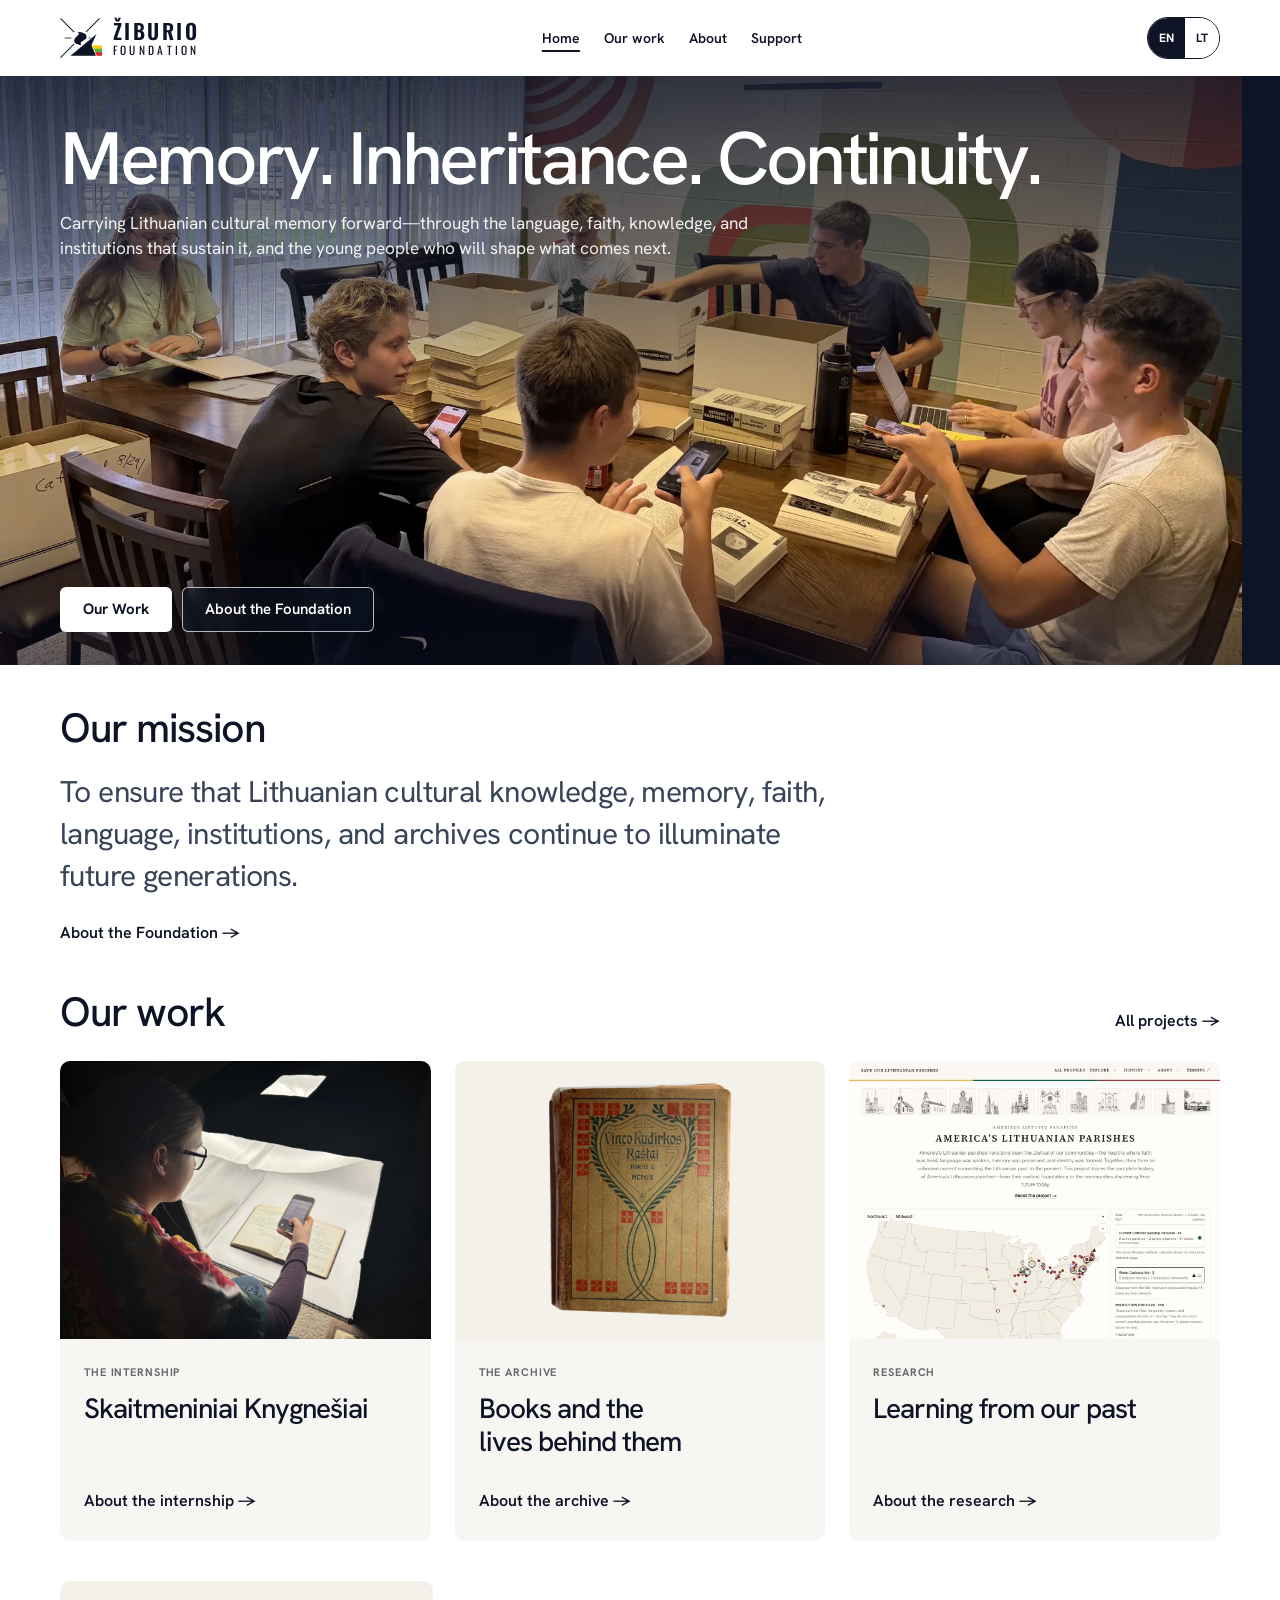
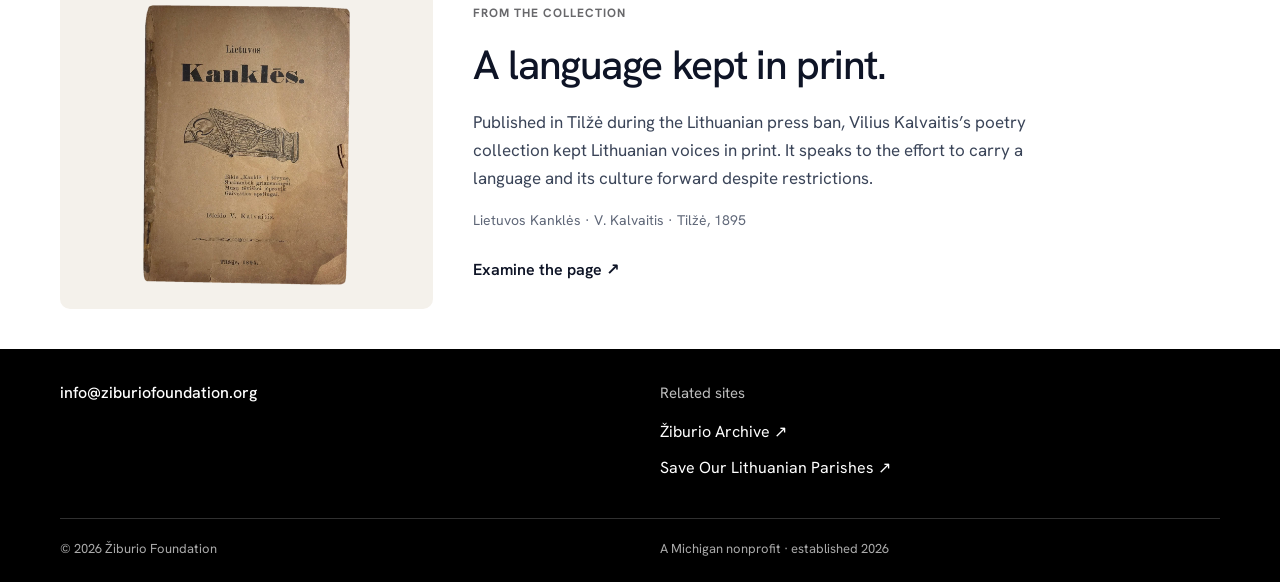
==== commit 4d4868b8: "Reconcile four-page Foundation review and preserve design history" ====
--- a/index.html
+++ b/index.html
@@ -7,89 +7,46 @@
 <title>Žiburio Foundation — Home</title>
 <link rel="preconnect" href="https://fonts.googleapis.com">
 <link rel="preconnect" href="https://fonts.gstatic.com" crossorigin>
-<link rel="stylesheet" href="site.css?v=compact-technology-5">
+<link rel="stylesheet" href="site.css?v=project-flow-44">
 <script defer src="site.js"></script>
 </head>
-<body class="workshop-home" data-en-title="Žiburio Foundation — Home" data-lt-title="Žiburio Fondas — Pradžia">
+<body class="foundation-home" data-en-title="Žiburio Foundation — Home" data-lt-title="Žiburio Fondas — Pradžia">
 <a class="skip-link" href="#main"><x-en>Skip to content</x-en><x-lt>Pereiti prie turinio</x-lt></a>
 <header class="wrap site-header">
 <a class="brand" href="index.html" aria-label="Žiburio Foundation home" data-en="Žiburio Foundation home" data-lt="Žiburio Fondas pradžia"><img src="assets/mark.png" alt="" width="40" height="40"><span class="wordmark"><span class="wm1">Žiburio</span><span class="wm2"><x-en>Foundation</x-en><x-lt><span class="wm-lt" aria-hidden="true"><span>F</span><span>O</span><span>N</span><span>D</span><span>A</span><span>S</span></span></x-lt></span></span></a>
 <nav class="site-nav" id="site-nav" aria-label="Primary" data-en="Primary" data-lt="Pagrindinis meniu">
+<a href="index.html" aria-current="page"><x-en>Home</x-en><x-lt>Pradžia</x-lt></a>
+<a href="work.html"><x-en>Our work</x-en><x-lt>Mūsų darbai</x-lt></a>
 <a href="about.html"><x-en>About</x-en><x-lt>Apie</x-lt></a>
-<a href="work.html"><x-en>Our work</x-en><x-lt>Mūsų darbai</x-lt></a>
-<a href="skaitmeniniai-knygnesiai.html"><x-en>Skaitmeniniai Knygnešiai</x-en><x-lt>Skaitmeniniai knygnešiai</x-lt></a>
-<a href="principles.html"><x-en>Principles</x-en><x-lt>Principai</x-lt></a>
-<a href="#support"><x-en>Support</x-en><x-lt>Parama</x-lt></a>
+<a href="support.html"><x-en>Support</x-en><x-lt>Parama</x-lt></a>
 </nav>
 <div class="header-tools"><div class="lang-switch" role="group" aria-label="Language" data-en="Language" data-lt="Kalba"><button type="button" class="langbtn" data-l="en" onclick="setLang('en')" aria-pressed="true" aria-label="English">EN</button><button type="button" class="langbtn" data-l="lt" onclick="setLang('lt')" aria-pressed="false" aria-label="Lietuvių">LT</button></div>
 <button class="menu-button" type="button" aria-controls="site-nav" aria-expanded="true"><x-en>Menu</x-en><x-lt>Meniu</x-lt></button></div>
 </header>
 <main id="main">
 <section id="top" class="hero" style="position: relative; overflow: hidden; height: clamp(500px, 50vw, 720px); background: #0E1426; color: #FFFFFF">
-<img class="drift" src="assets/interns-table.webp" alt="Young people cataloguing Lithuanian books with their phones at a table" data-en="Young people cataloguing Lithuanian books with their phones at a table" data-lt="Jaunuoliai prie stalo telefonais katalogizuoja lietuviškas knygas" style="position: absolute; inset: -3%; width: 106%; height: 106%; object-fit: cover; object-position: center 60%">
+<img class="drift" src="assets/interns-table.webp" alt="Young people cataloguing Lithuanian books with their phones at a table" style="position: absolute; inset: -3%; width: 106%; height: 106%; object-fit: cover; object-position: center 60%">
 <div style="position: absolute; inset: 0; background: linear-gradient(180deg, rgba(14,20,38,.82) 0%, rgba(14,20,38,.5) 30%, rgba(14,20,38,0) 55%, rgba(14,20,38,0) 78%, rgba(14,20,38,.45) 100%)"></div>
 <div class="wrap" style="position: absolute; left: 0; right: 0; top: clamp(28px, 3.5vw, 52px)">
-<x-en><h1 class="disp" style="margin: 0; font-size: clamp(40px, 6vw, 88px); line-height: 1; font-weight: 500; letter-spacing: -0.045em">Memory. Inheritance. Continuity.</h1><p style="margin: 16px 0 0; max-width: 40em; font-size: clamp(16px, 1.35vw, 20px); line-height: 1.45; color: rgba(255,255,255,.92)">Carrying Lithuanian cultural memory into the age of artificial intelligence—through the sources, institutions, and people who give it meaning, and a new generation ready to make it their own.</p></x-en><x-lt><h1 class="disp" style="margin: 0; font-size: clamp(30px, 4.2vw, 62px); line-height: 1.02; font-weight: 500; letter-spacing: -0.035em; max-width: 14em">Praeitis yra žiburys, kurio šviesoje galime aiškiau matyti, kur stovime šiandien.</h1><p style="margin: 16px 0 0; max-width: 40em; font-size: clamp(16px, 1.35vw, 20px); line-height: 1.45; color: rgba(255,255,255,.92)">Saugome lietuvių kultūros šaltinius, stipriname įstaigas, kurios juos perduoda, ir ruošiame kartą, kuri šį palikimą neš toliau.</p></x-lt>
+<x-en><h1 class="disp" style="margin: 0; font-size: clamp(40px, 6vw, 88px); line-height: 1; font-weight: 500; letter-spacing: -0.045em">Memory. Inheritance. Continuity.</h1><p style="margin: 16px 0 0; max-width: 40em; font-size: clamp(16px, 1.35vw, 20px); line-height: 1.45; color: rgba(255,255,255,.92)">Carrying Lithuanian cultural memory forward—through the language, faith, knowledge, and institutions that sustain it, and the young people who will shape what comes next.</p></x-en><x-lt><h1 class="disp" style="margin: 0; font-size: clamp(30px, 4.2vw, 62px); line-height: 1.02; font-weight: 500; letter-spacing: -0.035em; max-width: 14em">Praeitis yra žiburys, kurio šviesoje galime aiškiau matyti, kur stovime šiandien.</h1><p style="margin: 16px 0 0; max-width: 40em; font-size: clamp(16px, 1.35vw, 20px); line-height: 1.45; color: rgba(255,255,255,.92)">Saugome lietuvių kultūros šaltinius, stipriname įstaigas, kurios juos perduoda, ir ruošiame kartą, kuri šį palikimą neš toliau.</p></x-lt>
 </div>
 <div class="wrap" style="position: absolute; left: 0; right: 0; bottom: clamp(22px, 2.6vw, 36px); display: flex; gap: 10px">
-<a href="work.html" class="pill" style="background: #FDB913; color: #0E1426; font-weight: 700"><x-en>Our Work</x-en><x-lt>Mūsų darbai</x-lt></a>
+<a href="work.html" class="pill" style="background: #FFFFFF; color: #0E1426; font-weight: 700"><x-en>Our Work</x-en><x-lt>Mūsų darbai</x-lt></a>
 <a href="about.html" class="pill" style="border: 1.5px solid rgba(255,255,255,.7); color: #FFFFFF; backdrop-filter: blur(6px)"><x-en>About the Foundation</x-en><x-lt>Apie fondą</x-lt></a>
 </div>
 </section>
-<div class="tricolour" aria-hidden="true"></div>
-<section id="about" class="wrap intro">
-<x-en><p class="lead">Memory is not simply a record of the past. It is how a nation, how a civilization, carries itself into the future.</p>
-<p>Žiburio Foundation exists to keep Lithuanian cultural inheritance active in the lives of those who receive it. Books and archives connect us to the language, faith, institutions, and judgments through which earlier generations built a common life.</p>
-<p>We connect those sources with the people and histories they belong to, and bring young people into the work of interpreting them and making something new. As AI changes how knowledge is encountered, this inheritance must remain grounded in its own evidence and accountable to the communities that carry it.</p></x-en>
-<x-lt><p class="lead">Žiburio Fondas saugo, skaitmenina ir aprašo Lietuvos diasporos archyvus, leidinius, sakytinę istoriją ir kitas kultūros vertybes.</p></x-lt>
-<a class="text-link" href="about.html"><x-en>Why we started the Foundation</x-en><x-lt>Apie fondą</x-lt> →</a>
-</section>
-<section id="work" class="wrap">
-<div class="work-intro rule"><h2><x-en>Our work</x-en><x-lt>Mūsų darbai</x-lt></h2><a class="text-link" href="work.html"><x-en>Explore the projects</x-en><x-lt>Visi darbai</x-lt> →</a></div>
-<article class="home-feature workshop-feature">
-<a href="skaitmeniniai-knygnesiai.html"><img src="assets/sigita-lightbox.webp" alt="Sigita Jurgutis photographing an archival book on a light box" data-en="Sigita Jurgutis photographing an archival book on a light box" data-lt="Sigita Jurgutis fotografuoja archyvinę knygą ant šviesos stalo" loading="lazy"></a>
-<div class="feature-copy"><p class="eyebrow"><x-en>The internship</x-en><x-lt>Stažuotė</x-lt></p>
-<h3><x-en>Skaitmeniniai Knygnešiai</x-en><x-lt>Skaitmeniniai knygnešiai</x-lt></h3>
-<x-en><p>Seven Žiburio graduates are photographing, cataloguing, and researching the archive at Divine Providence Lithuanian Church. Working with the books themselves, they learn to check evidence, trace a history, and publish what they find.</p></x-en>
-<x-lt><p>Septyni „Žiburio“ abiturientai fotografuoja, katalogizuoja ir tiria Dievo Apvaizdos lietuvių parapijos archyvą.</p><p>Kai gimnazistas katalogizuoja DP stovyklos knygą, kurią jo senelis galėjo laikyti rankose – jis tampa knygnešiu kitoje epochoje.</p></x-lt>
-<a class="text-link" href="skaitmeniniai-knygnesiai.html"><x-en>Meet the program</x-en><x-lt>Apie programą</x-lt> →</a></div>
-</article>
-<section class="source-desk" aria-labelledby="source-title">
-<div class="source-image"><a href="assets/books/kankles-1895.webp" target="_blank" rel="noopener"><img src="assets/books/kankles-1895.webp" alt="Lietuvos Kanklės, issued by V. Kalvaitis in Tilžė, 1895" data-en="Lietuvos Kanklės, issued by V. Kalvaitis in Tilžė, 1895" data-lt="Lietuvos Kanklės, išleido V. Kalvaitis, Tilžė, 1895 m." loading="lazy"></a><span class="source-date" aria-hidden="true">1895</span></div>
-<div class="source-notes"><p class="eyebrow"><x-en>Look closer</x-en><x-lt>Pažvelkime atidžiau</x-lt></p><h2 id="source-title"><x-en>A page is a beginning.</x-en><x-lt>Nuo vieno puslapio.</x-lt></h2>
-<p><x-en>A name. A date. A place. The details on this page give us somewhere to begin—and evidence to return to.</x-en><x-lt>Vardas. Data. Vieta. Puslapio duomenys leidžia pradėti tyrimą ir grįžti prie šaltinio.</x-lt></p>
-<dl class="source-fields"><div><dt><x-en>Work</x-en><x-lt>Leidinys</x-lt></dt><dd>Lietuvos Kanklės</dd></div><div><dt><x-en>Issued by</x-en><x-lt>Išleido</x-lt></dt><dd>V. Kalvaitis</dd></div><div><dt><x-en>Published</x-en><x-lt>Išleista</x-lt></dt><dd>Tilžė · 1895</dd></div></dl>
-<h3 class="technology-title"><x-en>Technology that helps us read further.</x-en><x-lt>Technologija padeda skaityti giliau.</x-lt></h3>
-<p class="source-method"><x-en>Digital photography brings the source into view. AI can assist with transcription and translation, identify names and places, and suggest connections across collections. Human review checks those suggestions against the original; linked records let another reader trace a claim back to its source.</x-en><x-lt>Skaitmeninė fotografija atveria šaltinį. Dirbtinis intelektas gali padėti perrašyti ir versti tekstą, atpažinti vardus bei vietas, pasiūlyti ryšius tarp rinkinių. Žmogus tikrina pagal originalą, o susieti įrašai leidžia skaitytojui grįžti nuo teiginio prie jo šaltinio.</x-lt></p>
-<div class="links"><a class="text-link" href="assets/books/kankles-1895.webp" target="_blank" rel="noopener"><x-en>Examine the page</x-en><x-lt>Atverti puslapį</x-lt> ↗</a><a class="text-link" href="work.html#archive"><x-en>Explore the technology &amp; collections</x-en><x-lt>Technologija ir rinkiniai</x-lt> →</a></div>
-</div></section>
-<div class="work-pair rule">
-<article class="archive-preview"><img src="assets/books/kudirka-1909-cover.webp" alt="Cover of a 1909 publication by Vincas Kudirka" data-en="Cover of a 1909 publication by Vincas Kudirka" data-lt="1909 m. Vinco Kudirkos leidinio viršelis" loading="lazy">
-<div><h3><x-en>The archive</x-en><x-lt>Archyvas</x-lt></h3>
-<x-en><p>Books, periodicals, and documents kept by the Detroit Lithuanian community, now being made available for research and teaching.</p></x-en>
-<x-lt><p>Diasporos archyvai yra visos lietuvių tautos paveldas. Viešas katalogas: 326 vieši įrašai iš 513 sukataloguotų.</p></x-lt>
-<a class="text-link" href="work.html#archive"><x-en>Inside the collection</x-en><x-lt>Apie archyvą</x-lt> →</a></div></article>
-<article><h3><x-en>Learning from our past</x-en><x-lt>Mokomės ir kuriame iš savo praeities</x-lt></h3>
-<x-en><p>Our research begins with the record. Save Our Lithuanian Parishes documents the churches, schools, and community institutions that sustained Lithuanian life in the United States.</p></x-en>
-<x-lt><p>JAV lietuvių parapijų registras, kuriame aprašytos 155 parapijos ir kitos įstaigos.</p></x-lt>
-<a class="text-link" href="work.html#research"><x-en>Research and new work</x-en><x-lt>Tyrimai ir nauji darbai</x-lt> →</a></article>
-</div></section>
+<section class="wrap mission-overview"><h2><x-en>Our mission</x-en><x-lt>Misija</x-lt></h2><div><p class="lead"><x-en>To ensure that Lithuanian cultural knowledge, memory, faith, language, institutions, and archives continue to illuminate future generations.</x-en><x-lt>Užtikrinti, kad lietuvių žinios, atmintis, tikėjimas, kalba, institucijos ir archyvai ir toliau šviestų ateities kartoms.</x-lt></p><a class="text-link" href="about.html"><x-en>About the Foundation</x-en><x-lt>Apie fondą</x-lt> →</a></div></section>
+<section id="work" class="wrap overview-work"><div class="section-heading"><h2><x-en>Our work</x-en><x-lt>Mūsų darbai</x-lt></h2><a class="text-link" href="work.html"><x-en>All projects</x-en><x-lt>Visi darbai</x-lt> →</a></div><div class="overview-grid"><article class="overview-card"><a class="overview-image " href="work.html#internship"><img src="assets/sigita-lightbox.webp" alt="Students photographing a book" data-en="Students photographing a book" data-lt="Mokiniai fotografuoja knygą" loading="lazy"></a><div class="overview-copy"><p class="eyebrow"><x-en>The internship</x-en><x-lt>Stažuotė</x-lt></p><h3><x-en>Skaitmeniniai Knygnešiai</x-en><x-lt>Skaitmeniniai knygnešiai</x-lt></h3><a class="text-link" href="work.html#internship"><x-en>About the internship</x-en><x-lt>Apie stažuotę</x-lt> →</a></div></article>
+<article class="overview-card"><a class="overview-image book-cover" href="work.html#archive"><img src="assets/books/kudirka-1909-cover.webp" alt="A 1909 publication by Vincas Kudirka" data-en="A 1909 publication by Vincas Kudirka" data-lt="1909 m. Vinco Kudirkos leidinys" loading="lazy"></a><div class="overview-copy"><p class="eyebrow"><x-en>The archive</x-en><x-lt>Archyvas</x-lt></p><h3><x-en>Books and the lives behind them</x-en><x-lt>Knygos ir jų istorijos</x-lt></h3><a class="text-link" href="work.html#archive"><x-en>About the archive</x-en><x-lt>Apie archyvą</x-lt> →</a></div></article>
+<article class="overview-card"><a class="overview-image " href="work.html#research"><img src="assets/solp-site.webp" alt="Save Our Lithuanian Parishes" data-en="Save Our Lithuanian Parishes" data-lt="Save Our Lithuanian Parishes" loading="lazy"></a><div class="overview-copy"><p class="eyebrow"><x-en>Research</x-en><x-lt>Tyrimai</x-lt></p><h3><x-en>Learning from our past</x-en><x-lt>Mokomės iš savo praeities</x-lt></h3><a class="text-link" href="work.html#research"><x-en>About the research</x-en><x-lt>Apie tyrimus</x-lt> →</a></div></article></div></section>
+<section class="wrap book-story"><a href="https://archyvas.ziburioltmokykla.org/item/20261014_1792015049113"><img src="assets/books/kankles-1895.webp" alt="Lietuvos Kanklės · Tilžė, 1895" loading="lazy"></a><div><p class="eyebrow"><x-en>From the collection</x-en><x-lt>Iš rinkinio</x-lt></p><h2><x-en>A language kept in print.</x-en><x-lt>Lietuviškas žodis spaudos draudimo metais.</x-lt></h2><p><x-en>Published in Tilžė during the Lithuanian press ban, Vilius Kalvaitis’s poetry collection kept Lithuanian voices in print. It speaks to the effort to carry a language and its culture forward despite restrictions.</x-en><x-lt>Spaudos draudimo metais Tilžėje išleistas Viliaus Kalvaičio eilėraščių rinkinys liudija pastangas išlaikyti lietuvišką žodį spaudoje. Tai kalbos ir kultūros tęstinumo darbas nepaisant draudimų.</x-lt></p><p class="small">Lietuvos Kanklės · V. Kalvaitis · Tilžė, 1895</p><a class="text-link" href="https://archyvas.ziburioltmokykla.org/item/20261014_1792015049113"><x-en>Examine the page</x-en><x-lt>Atverti puslapį</x-lt> ↗</a></div></section>
 </main>
-<section id="support" class="wrap support-section" aria-labelledby="support-title">
-<div class="support-grid">
-<div><h2 id="support-title"><x-en>Help with the work</x-en><x-lt>Kaip padėti</x-lt></h2>
-<x-en><p>Support helps put historical collections into public use, sustain research and teaching, and give young people a lasting role in the work.</p></x-en>
-<x-lt><p>Parama padeda išsaugoti rinkinius, atverti juos viešai, ugdyti jaunimą ir sukurti tvarką, kuri šį darbą neš toliau.</p></x-lt></div>
-<ul class="support-options">
-<li><a href="mailto:info@ziburiofoundation.org?subject=Support%20the%20Foundation"><x-en>Support the Foundation</x-en><x-lt>Paremti</x-lt></a></li>
-<li><a href="mailto:info@ziburiofoundation.org?subject=Entrust%20a%20Collection"><x-en>Entrust a collection</x-en><x-lt>Perduoti archyvą</x-lt></a></li>
-<li><a href="mailto:info@ziburiofoundation.org?subject=Founding%20Supporter"><x-en>Become a founding supporter</x-en><x-lt>Tapti rėmėju</x-lt></a></li>
-</ul></div></section>
+
 <footer class="wrap site-footer">
 <div class="footer-top">
-<div><p><strong>Vilija Jurgutis</strong> · <x-en>Executive Director</x-en><x-lt>Vykdomoji direktorė</x-lt></p>
+<div class="footer-contact">
 <a class="text-link" href="mailto:info@ziburiofoundation.org">info@ziburiofoundation.org</a></div>
-<div class="footer-links"><a href="https://archyvas.ziburioltmokykla.org"><x-en>Žiburio Archive</x-en><x-lt>Žiburio archyvas</x-lt> ↗</a><a href="https://saveourlithuanianparishes.org">Save Our Lithuanian Parishes ↗</a><a href="https://lietuva.ai">Lietuva.ai ↗</a></div>
+<div class="footer-links"><p class="footer-label"><x-en>Related sites</x-en><x-lt>Susijusios svetainės</x-lt></p><a href="https://archyvas.ziburioltmokykla.org"><x-en>Žiburio Archive</x-en><x-lt>Žiburio archyvas</x-lt> ↗</a><a href="https://saveourlithuanianparishes.org">Save Our Lithuanian Parishes ↗</a></div>
 </div>
 <div class="footer-bottom"><p>© 2026 <x-en>Žiburio Foundation</x-en><x-lt>Žiburio Fondas</x-lt></p><p><x-en>A Michigan nonprofit · established 2026</x-en><x-lt>2026 m. Mičigane įsteigta ne pelno siekianti organizacija</x-lt></p></div>
 </footer>
--- a/site.css
+++ b/site.css
@@ -1,6 +1,6 @@
 @import url('https://fonts.googleapis.com/css2?family=Hanken+Grotesk:wght@400;500;600;700&family=Oswald:wght@400;500;600&display=swap');
 
-:root{--ink:#0E1426;--text:#3A4458;--muted:#5F6778;--yellow:#FDB913;--green:#006A44;--line:#DFE3E8;--paper:#FFFFFF}
+:root{--ink:#0E1426;--text:#3A4458;--muted:#5F6778;--yellow:#FDB913;--green:#0E1426;--line:#DFE3E8;--paper:#FFFFFF}
 *{box-sizing:border-box}
 html{scroll-behavior:smooth;scroll-padding-top:24px}
 body{margin:0;background:var(--paper);color:var(--ink);font-family:'Hanken Grotesk',system-ui,sans-serif;-webkit-font-smoothing:antialiased}
@@ -45,7 +45,7 @@
 .langbtn{min-height:40px;padding:0 11px;border:0;cursor:pointer;font-size:12px;font-weight:700;background:white;color:var(--ink)}
 html[lang="en"] .langbtn[data-l="en"],html[lang="lt"] .langbtn[data-l="lt"]{background:var(--ink);color:white}
 .menu-button{display:none;background:none;border:1px solid var(--line);border-radius:4px;min-height:44px;padding:8px 12px;cursor:pointer}
-.tricolour{height:3px;background:linear-gradient(to right,#FDB913 0 33.333%,#006A44 33.333% 66.666%,#C1272D 66.666% 100%)}
+.tricolour{height:3px;background:linear-gradient(to right,#FDB913 0 33.333%,#0E1426 33.333% 66.666%,#C1272D 66.666% 100%)}
 .hero .wrap{max-width:1400px}
 .hero p{color:inherit}
 .hero .pill{background:transparent}
@@ -79,8 +79,8 @@
 .detail-note .reading{margin-left:0;padding-bottom:24px}
 .program-context{margin-bottom:48px}
 .project-feature{display:grid;grid-template-columns:1fr 1.1fr;gap:56px;align-items:start}
-.project-feature figure{margin:0;position:sticky;top:28px}
-.project-feature img{width:100%;aspect-ratio:4/5;object-fit:cover}
+.project-feature figure{margin:0}
+.project-feature img{width:100%;aspect-ratio:3/2;object-fit:cover}
 .archive-layout{display:grid;grid-template-columns:1.6fr 1fr;gap:48px;align-items:start}
 .archive-layout img{border:1px solid var(--line);width:100%}
 .archive-copy{max-width:880px;margin-top:32px}
@@ -223,4 +223,258 @@
  .principle-row{padding-block:18px}.support-grid{gap:16px}
  .definitions{gap:18px;margin-top:20px}.definitions div{padding-top:14px}
 }
+.project-box{border:1px solid #C9CED6;border-top:3px solid var(--yellow);border-radius:4px;padding:28px;margin-bottom:24px;background:white}
+.project-box#archive{background:#F8F7F3}
+.project-box#research{border-top-color:var(--green)}
+@media(max-width:600px){.project-box{padding:20px 16px;margin-bottom:20px}}
+/* Principles uses one editorial column instead of alternating inset/full-width grids. */
+.principles-page main>.wrap{max-width:1000px}
+.principles-page .page-head,.principles-page .reading{max-width:none;margin-inline:0}
+.principles-page .page-head+.reading.section{padding-top:0}
+.principles-page .principle-row{display:block;padding-block:24px}
+.principles-page .principle-row:before{display:block;padding:0;margin-bottom:10px;font-size:12px;font-weight:700;letter-spacing:.1em}
+.principles-page .principle-row h2{font-size:clamp(25px,2.5vw,32px);margin-bottom:12px;text-wrap:pretty}
+.principles-page .principle-row p{max-width:none}
+.principles-page .definitions{gap:24px}
+@media(max-width:600px){.principles-page .principle-row{padding-block:20px}}
 @media(prefers-reduced-motion:reduce){html{scroll-behavior:auto}.drift{animation:none}}
+/* Foundation internship: documentary sequence and source-linked student work. */
+.internship-documentary { display:grid; grid-template-columns:1.15fr 1fr; gap:28px; align-items:start; margin:24px 0; }
+.internship-photo-pair { display:grid; grid-template-columns:1fr 1fr; gap:24px; margin-top:28px; }
+.internship-photo-pair img { aspect-ratio:4/3; object-fit:cover; }
+.internship-documentary .program-photo img { height:auto; max-height:none; aspect-ratio:auto; }
+.student-books { display:grid; grid-template-columns:repeat(3,minmax(0,1fr)); gap:20px; margin:28px 0; }
+.student-book { display:flex; flex-direction:column; gap:10px; padding:16px; border:1px solid #d9dce2; color:inherit; text-decoration:none; }
+.student-book:hover { border-color:#0E1426; }
+.student-book img { width:100%; height:240px; object-fit:contain; background:#f6f4ed; }
+.student-book h3 { font-size:20px; margin:0; line-height:1.2; overflow-wrap:anywhere; }
+.student-book .text-link { margin-top:auto; }
+@media(max-width:700px) {
+ .internship-documentary,.internship-photo-pair { grid-template-columns:1fr; gap:20px; }
+ .student-books { grid-template-columns:repeat(2,minmax(0,1fr)); gap:12px; }
+ .student-book { padding:10px; }
+ .student-book img { height:180px; }
+ .student-book h3 { font-size:17px; }
+}
+
+/* A section heading above one clearly bounded internship feature. */
+#work .work-intro { display:flex; justify-content:space-between; align-items:baseline; gap:16px 32px; padding-block:24px; }
+#work .work-intro h2 { margin:0; font-size:clamp(32px,4vw,48px); }
+#work .work-intro > a { flex-shrink:0; }
+#work .workshop-feature { grid-template-columns:1fr 1fr; align-items:start; gap:0; padding:0; margin:0 0 32px; border:1px solid var(--line); }
+#work .workshop-feature > a { display:block; height:100%; }
+#work .workshop-feature > a::after { content:none; }
+#work .workshop-feature img { display:block; height:100%; min-height:320px; aspect-ratio:4/3; object-fit:cover; }
+#work .workshop-feature .feature-copy { padding:clamp(24px,3vw,40px); }
+#work .workshop-feature .eyebrow { margin:0 0 12px; }
+#work .workshop-feature h3 { margin:0 0 18px; max-width:none; font-size:clamp(28px,3vw,40px); line-height:1.1; }
+#work .workshop-feature .feature-copy > .text-link { display:inline-block; margin-top:8px; }
+@media(max-width:700px) {
+ #work .work-intro { flex-wrap:wrap; padding-block:20px; gap:10px 24px; }
+ #work .workshop-feature { grid-template-columns:1fr; }
+ #work .workshop-feature img { height:auto; min-height:0; aspect-ratio:4/3; }
+ #work .workshop-feature .feature-copy { padding:24px; }
+}
+
+/* November review: one shared hierarchy; detailed source text stays available. */
+:root{--green:#0E1426;--line:#e5e3df}
+.wrap{max-width:1240px}
+.site-header{min-height:76px}
+.pill{background:var(--ink);color:white;border-radius:6px}
+.text-link{border-bottom:0;text-underline-offset:5px}
+.text-link:hover{text-decoration:underline}
+.eyebrow,.mono{color:#68686b;letter-spacing:.08em}
+.tricolour{display:none}
+.rule{border-top:0}
+.page-head{padding-block:48px 32px}
+.page-head h1{font-size:clamp(42px,5vw,66px)}
+.reading{max-width:790px;margin-left:0}
+.section{padding-block:32px}
+.project-box,.project-box#archive{background:#f7f6f3;border:0;border-radius:12px;padding:32px;margin-bottom:24px}
+.project-box h2{font-size:clamp(28px,3vw,38px)}
+.project-feature,.archive-layout,.research-layout{grid-template-columns:1fr 1fr;gap:40px}
+.project-feature img,.archive-layout img,.research-layout img{border:0;border-radius:8px}
+.archive-copy{max-width:none;padding-top:28px;margin-top:28px;border-top:1px solid var(--line)}
+.contact-strip{display:flex;justify-content:space-between;align-items:center;gap:28px;padding-block:32px;border-top:1px solid var(--line)}
+.contact-strip h2{font-size:30px;margin-bottom:8px}
+.contact-strip p{margin:0}
+.contact-strip .pill{flex-shrink:0}
+.principles-page main>.wrap{max-width:1120px}
+.principle-list{display:grid;grid-template-columns:1fr 1fr;gap:20px}
+.principles-page .principle-row{background:#f7f6f3;border:0;border-radius:10px;padding:28px}
+.principles-page .principle-row h2{font-size:29px}
+.definitions div{border-top:1px solid var(--line)}
+.detail-note{margin-block:24px;border-bottom:0}
+.detail-note summary{font-size:22px}
+.foundation-home .hero{height:clamp(470px,46vw,640px)!important}
+.foundation-home .hero .wrap{max-width:1240px}
+.foundation-home .hero h1{font-size:clamp(40px,5.8vw,80px)!important}
+html[lang="lt"] .foundation-home .hero h1{font-size:clamp(30px,4.2vw,60px)!important}
+.foundation-home .hero .pill{background:white;color:var(--ink)!important;border-radius:6px}
+.foundation-home .hero .pill+ .pill{background:rgba(14,20,38,.55);color:white!important}
+.mission-overview{display:grid;grid-template-columns:1fr 2fr;gap:48px;padding-block:44px}
+.mission-overview h2{font-size:34px;margin:0}
+.mission-overview .lead{font-size:clamp(22px,2.4vw,30px);line-height:1.4;margin-bottom:12px}
+.overview-work{padding-block:20px 48px}
+.section-heading{display:flex;justify-content:space-between;align-items:baseline;gap:24px;margin-bottom:24px}
+.section-heading h2{margin:0;font-size:40px}
+.overview-grid{display:grid;grid-template-columns:repeat(3,minmax(0,1fr));gap:24px}
+.overview-card{display:flex;flex-direction:column;border:1px solid var(--line);border-radius:10px;overflow:hidden;background:white}
+.overview-image{display:block;aspect-ratio:4/3;background:#f4f1eb;overflow:hidden}
+.overview-image img{width:100%;height:100%;object-fit:cover}
+.overview-image.book-cover img{object-fit:contain;padding:22px}
+.overview-copy{display:flex;flex-direction:column;flex:1;padding:24px}
+.overview-copy .eyebrow{font-size:11px;margin-bottom:10px}
+.overview-copy h3{font-size:29px;line-height:1.15;min-height:2.3em}
+.overview-copy p{font-size:16px;line-height:1.55}
+.overview-copy .text-link{margin-top:auto;padding-top:12px}
+.book-story{display:grid;grid-template-columns:1fr 2fr;gap:48px;align-items:center;padding-block:36px 52px}
+.book-story>a{background:#f4f1eb;border-radius:10px;padding:24px;display:flex;justify-content:center}
+.book-story img{height:280px;width:auto;object-fit:contain}
+.book-story h2{font-size:clamp(30px,3.5vw,44px)}
+.book-story p{max-width:620px}
+@media(max-width:1000px) and (min-width:901px){.site-nav{gap:12px;font-size:12px}.site-header{gap:16px}.header-tools{gap:10px}}
+@media(max-width:900px){
+ .project-feature,.archive-layout,.research-layout{grid-template-columns:1fr;gap:24px}
+ .overview-grid{gap:16px}.overview-copy{padding:18px}.overview-copy h3{font-size:25px}
+ .mission-overview,.book-story{gap:28px}
+}
+@media(max-width:700px){
+ .overview-grid,.mission-overview,.book-story,.principle-list{grid-template-columns:1fr}
+ .mission-overview{gap:16px;padding-block:30px}
+ .mission-overview h2{font-size:28px}
+ .overview-work{padding-block:12px 28px}
+ .overview-copy h3{font-size:30px;min-height:0}
+ .overview-image{aspect-ratio:16/10}
+ .overview-copy{padding:24px}
+ .book-story{padding-block:20px 32px;gap:24px}
+ .book-story img{height:230px}
+ .contact-strip{align-items:flex-start;flex-direction:column;gap:18px}
+ .page-head{padding-block:30px 20px}
+ .project-box,.project-box#archive{padding:22px}
+ .section-heading h2{font-size:34px}
+ .principles-page .principle-row{padding:24px}
+}
+@media(max-width:360px){.site-header{gap:8px}.header-tools{gap:5px}.menu-button{padding-inline:7px}.brand img{height:28px}.wordmark{--wm1:16px}}
+
+/* Shared visual system: the same edges, type, surfaces and rhythm on every page. */
+:root{--surface:#f7f6f3;--radius:10px;--layout-gap:40px;--section-space:40px;--section-title:clamp(30px,3.2vw,42px)}
+.wrap,.hero .wrap,.foundation-home .hero .wrap,.principles-page main>.wrap{max-width:1240px}
+.page-head{max-width:none;padding-block:48px 40px}
+.page-head h1{font-size:clamp(42px,5vw,66px);margin-bottom:20px}
+.page-head .lead{max-width:34em}
+.section{padding-block:0;margin-block:0 var(--section-space)}
+h2,.section-heading h2,.mission-overview h2,.book-story h2,.project-box h2{font-size:var(--section-title);line-height:1.14;letter-spacing:-.035em}
+.story-grid,.project-feature,.archive-layout,.research-layout,.internship-documentary,.internship-photo-pair{gap:var(--layout-gap)}
+.mission-overview,.book-story,.editorial-row{grid-template-columns:minmax(0,1fr) minmax(0,2fr);gap:var(--layout-gap)}
+.reading.editorial-row,.principles-page .reading.editorial-row{display:block;max-width:790px;width:100%;margin-inline:0}
+.editorial-row>h2{margin:0 0 20px;max-width:none}
+.editorial-copy{min-width:0;max-width:none}
+.editorial-copy>p:last-child{margin-bottom:0}
+.editorial-copy .links{margin-top:20px}
+.mission-overview{display:block;padding-block:var(--section-space)}
+.mission-overview h2{margin-bottom:20px}
+.mission-overview>div{max-width:790px}
+.overview-work{padding-block:0 var(--section-space)}
+.book-story{padding-block:0 var(--section-space)}
+.overview-grid,.principle-list,.student-books{gap:24px}
+.overview-card,.project-box,.project-box#archive,.principles-page .principle-row,.student-book{background:var(--surface);border:0;border-radius:var(--radius);overflow:hidden}
+.overview-copy,.principles-page .principle-row{padding:24px}
+.overview-copy h3{font-size:28px;line-height:1.2}
+.overview-copy p{font-size:17px;line-height:1.65}
+.project-box,.project-box#archive{padding:24px;margin-bottom:24px}
+.project-box h2{font-size:36px}
+.principles-page .principle-row h2{font-size:28px;line-height:1.2}
+.principles-page .principle-row:before{color:var(--muted);margin-bottom:16px}
+.program-photo img,.project-feature img,.archive-layout img,.research-layout img,.book-story>a{border-radius:var(--radius)}
+.program-photo figcaption,.project-caption{font-size:14px;line-height:1.5;color:var(--muted);margin-top:12px}
+.student-book{padding:24px;gap:14px}
+.student-book img{background:#eeece6;border-radius:6px}
+.student-book .mono{margin:0}
+.student-book h3{font-size:24px;line-height:1.25;overflow-wrap:normal}
+.student-book:hover{background:#eeece6}
+.pill{border:1px solid transparent;border-radius:6px;min-height:44px;padding:11px 22px}
+.pill:hover{background:#28344b;filter:none}
+.text-link{line-height:1.5}
+.detail-note{border:0;border-radius:var(--radius);background:var(--surface);padding:0 24px;margin-block:0 24px}
+.detail-note summary{padding-block:20px;font-size:22px;line-height:1.35;display:flex;align-items:baseline;gap:12px;list-style:none}
+.detail-note summary::-webkit-details-marker{display:none}
+.detail-note summary:after{content:'+';margin-left:auto;flex-shrink:0}
+.detail-note[open]>summary:after{content:'−'}
+.detail-note[open]{padding-bottom:8px}
+.detail-note .section{padding-block:0;margin-block:0 24px}
+.detail-note .reading{max-width:790px}
+.detail-note .reading.editorial-row{max-width:none}
+.mission{border:0;background:var(--surface);border-radius:var(--radius);padding:24px;margin:0}
+.mission .pullquote{font-size:clamp(25px,2.6vw,34px);padding:0}
+.hero .wrap{padding-inline:40px}
+.hero .mono{color:white!important}
+.contact-strip{margin-top:0;padding-block:32px;gap:var(--layout-gap)}
+.contact-strip h2{font-size:30px}
+.footer-bottom{border-top:0;margin-top:24px;padding-top:0}
+.page-head+.section{padding-top:0}
+.principle-list{margin-bottom:var(--section-space)}
+.program-opening{padding-block:var(--section-space);margin:0;max-width:790px}
+.internship-documentary{margin:0 0 24px}
+.internship-photo-pair,.student-books{margin:24px 0 0}
+.student-books+.reading{margin-top:24px}
+.program-photo{margin:0}
+.section p:last-child,.editorial-copy p:last-child{margin-bottom:0}
+.detail-note .reading{padding-bottom:24px}
+.detail-note[open]>summary{margin-bottom:0}
+.detail-note .story-grid{grid-template-columns:1fr;max-width:790px;gap:16px}
+.overview-copy h3{min-height:0}
+.overview-copy .text-link{padding-top:16px}
+.book-story{grid-template-columns:minmax(0,1fr) minmax(0,2fr)}
+@media(max-width:1100px){.hero .wrap{padding-inline:28px}}
+@media(max-width:900px){
+ :root{--layout-gap:28px;--section-space:32px}
+ .overview-copy{padding:22px}.overview-copy h3{font-size:25px}
+ .story-grid,.project-feature,.archive-layout,.research-layout{grid-template-columns:1fr}
+ .editorial-row,.mission-overview,.book-story{grid-template-columns:minmax(0,1fr) minmax(0,1.7fr)}
+ .student-book{padding:18px}.student-book h3{font-size:21px}
+}
+@media(max-width:700px){
+ :root{--layout-gap:24px;--section-space:28px;--section-title:32px}
+ .page-head{padding-block:32px 28px}
+ .editorial-row,.mission-overview,.book-story,.internship-documentary,.internship-photo-pair{grid-template-columns:1fr}
+ .editorial-row>h2{max-width:none}
+ .overview-copy,.principles-page .principle-row,.project-box,.project-box#archive{padding:24px}
+ .overview-copy h3,.project-box h2,.principles-page .principle-row h2{font-size:28px}
+ .overview-copy h3{min-height:0}
+ .section-heading{flex-wrap:wrap;gap:8px 20px}
+ .section-heading .text-link{margin-top:0}
+ .detail-note{padding-inline:24px}.detail-note summary{font-size:20px}
+ .contact-strip{padding-block:28px;gap:20px}
+ .student-books{gap:14px}.student-book{padding:14px}.student-book h3{font-size:19px}
+}
+@media(max-width:600px){.hero .wrap{padding-inline:20px}}
+
+/* The shorter About page reuses the commitments without a separate menu page. */
+.principle-list>.principle-row{display:block;background:var(--surface);border:0;border-radius:var(--radius);padding:24px}
+.principle-list>.principle-row:before{display:none}
+.principle-list>.principle-row h2{font-size:28px;margin-bottom:14px}
+.principle-list>.principle-row p{margin:0}
+
+/* Full-width black footer; content stays aligned with the page above. */
+.site-footer.wrap{max-width:none;background:#000;color:#fff;border-top:0;padding:32px max(40px,calc((100% - 1160px)/2)) 24px}
+.site-footer p,.site-footer a{color:#fff}
+.site-footer .footer-bottom p{color:#ccc}
+.site-footer a:hover{color:#fff;text-decoration:underline;text-underline-offset:5px}
+.site-footer a:focus-visible{outline-color:#fff}
+.site-footer .footer-top{display:grid;grid-template-columns:1fr 1fr;gap:40px;align-items:start}
+.site-footer .footer-name{font-size:22px;font-weight:600;line-height:1.3;margin:0 0 6px}
+.site-footer .footer-role{font-size:15px;color:#bdbdbd;margin:0}
+.site-footer .footer-contact .text-link{display:inline-block;font-size:16px;font-weight:500;margin-top:0;padding-block:0;overflow-wrap:anywhere}
+.site-footer .footer-links{display:flex;flex-direction:column;align-items:flex-start;gap:0;margin:0}
+.site-footer .footer-label{font-size:15px;color:#bdbdbd;margin:0 0 8px}
+.site-footer .footer-links a{font-size:16px;line-height:1.5;padding-block:6px}
+.site-footer .footer-bottom{display:grid;grid-template-columns:1fr 1fr;gap:12px 40px;margin-top:32px;padding-top:20px;border-top:1px solid #303030}
+.site-footer .footer-bottom p{font-size:13px;line-height:1.5;margin:0;color:#aaa}
+@media(max-width:1100px){.site-footer.wrap{padding-inline:28px}}
+@media(max-width:600px){
+ .site-footer.wrap{padding-inline:20px}
+ .site-footer .footer-top{grid-template-columns:1fr;gap:28px}
+ .site-footer .footer-bottom{grid-template-columns:1fr;gap:8px;margin-top:24px}
+ .site-footer .footer-links a{padding-block:9px}
+}
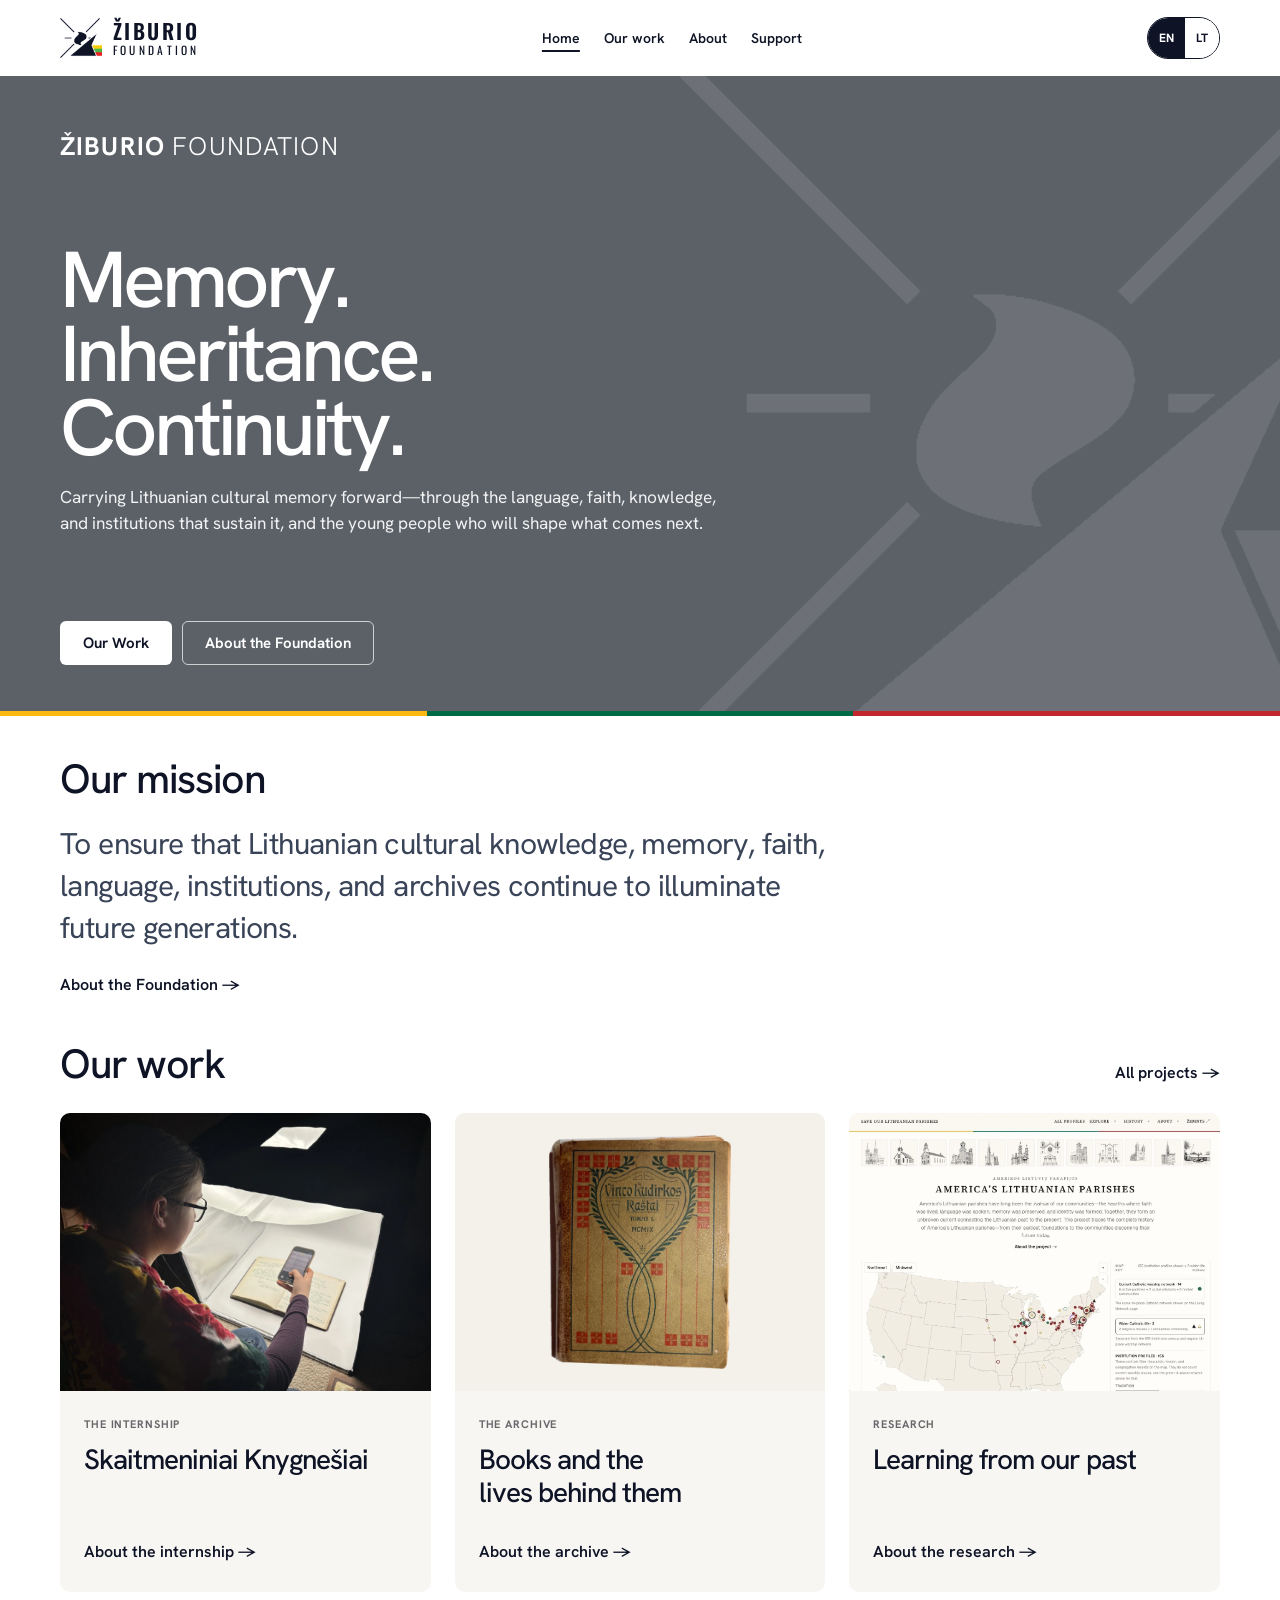
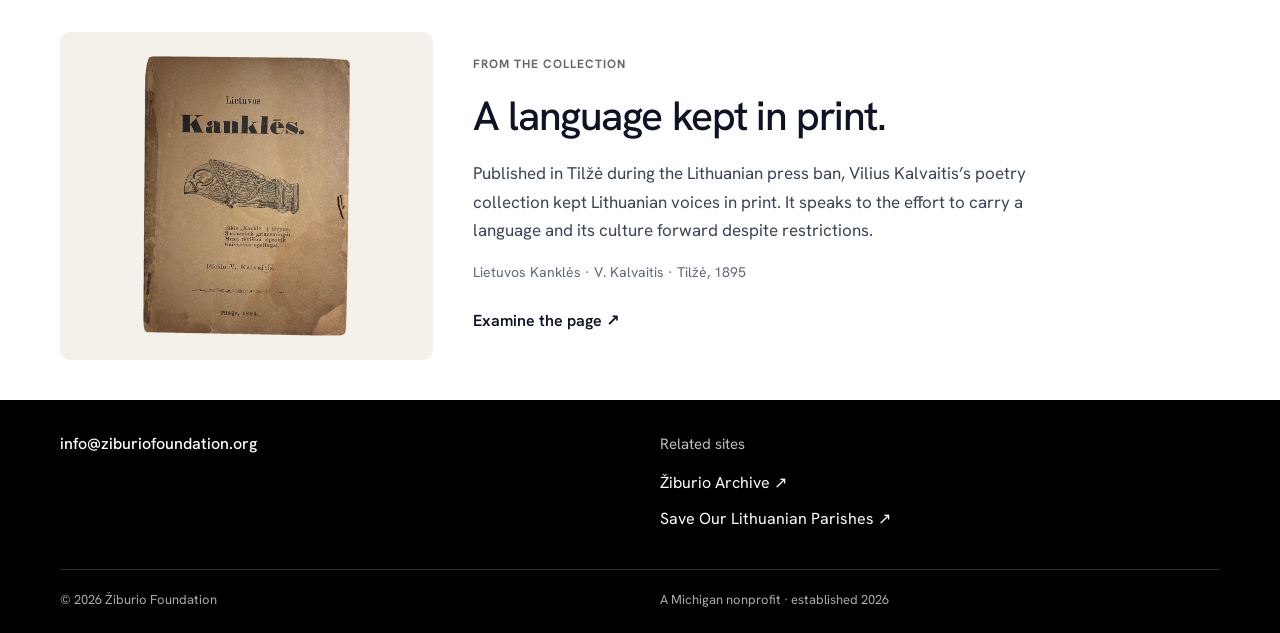
==== commit a9793368: "Adapt selected Foundation header to homepage hero" ====
--- a/index.html
+++ b/index.html
@@ -7,7 +7,7 @@
 <title>Žiburio Foundation — Home</title>
 <link rel="preconnect" href="https://fonts.googleapis.com">
 <link rel="preconnect" href="https://fonts.gstatic.com" crossorigin>
-<link rel="stylesheet" href="site.css?v=project-flow-44">
+<link rel="stylesheet" href="site.css?v=foundation-header-preview-45">
 <script defer src="site.js"></script>
 </head>
 <body class="foundation-home" data-en-title="Žiburio Foundation — Home" data-lt-title="Žiburio Fondas — Pradžia">
@@ -24,16 +24,19 @@
 <button class="menu-button" type="button" aria-controls="site-nav" aria-expanded="true"><x-en>Menu</x-en><x-lt>Meniu</x-lt></button></div>
 </header>
 <main id="main">
-<section id="top" class="hero" style="position: relative; overflow: hidden; height: clamp(500px, 50vw, 720px); background: #0E1426; color: #FFFFFF">
-<img class="drift" src="assets/interns-table.webp" alt="Young people cataloguing Lithuanian books with their phones at a table" style="position: absolute; inset: -3%; width: 106%; height: 106%; object-fit: cover; object-position: center 60%">
-<div style="position: absolute; inset: 0; background: linear-gradient(180deg, rgba(14,20,38,.82) 0%, rgba(14,20,38,.5) 30%, rgba(14,20,38,0) 55%, rgba(14,20,38,0) 78%, rgba(14,20,38,.45) 100%)"></div>
-<div class="wrap" style="position: absolute; left: 0; right: 0; top: clamp(28px, 3.5vw, 52px)">
-<x-en><h1 class="disp" style="margin: 0; font-size: clamp(40px, 6vw, 88px); line-height: 1; font-weight: 500; letter-spacing: -0.045em">Memory. Inheritance. Continuity.</h1><p style="margin: 16px 0 0; max-width: 40em; font-size: clamp(16px, 1.35vw, 20px); line-height: 1.45; color: rgba(255,255,255,.92)">Carrying Lithuanian cultural memory forward—through the language, faith, knowledge, and institutions that sustain it, and the young people who will shape what comes next.</p></x-en><x-lt><h1 class="disp" style="margin: 0; font-size: clamp(30px, 4.2vw, 62px); line-height: 1.02; font-weight: 500; letter-spacing: -0.035em; max-width: 14em">Praeitis yra žiburys, kurio šviesoje galime aiškiau matyti, kur stovime šiandien.</h1><p style="margin: 16px 0 0; max-width: 40em; font-size: clamp(16px, 1.35vw, 20px); line-height: 1.45; color: rgba(255,255,255,.92)">Saugome lietuvių kultūros šaltinius, stipriname įstaigas, kurios juos perduoda, ir ruošiame kartą, kuri šį palikimą neš toliau.</p></x-lt>
+<section id="top" class="hero foundation-identity-hero">
+<img class="hero-mark" src="assets/mark.png" alt="" aria-hidden="true">
+<div class="wrap hero-shell">
+<p class="hero-wordmark"><strong>ŽIBURIO</strong><span><x-en>FOUNDATION</x-en><x-lt>FONDAS</x-lt></span></p>
+<div class="hero-message">
+<x-en><h1 class="disp">Memory.<br>Inheritance.<br>Continuity.</h1><p>Carrying Lithuanian cultural memory forward—through the language, faith, knowledge, and institutions that sustain it, and the young people who will shape what comes next.</p></x-en><x-lt><h1 class="disp">Praeitis yra žiburys, kurio šviesoje galime aiškiau matyti, kur stovime šiandien.</h1><p>Saugome lietuvių kultūros šaltinius, stipriname įstaigas, kurios juos perduoda, ir ruošiame kartą, kuri šį palikimą neš toliau.</p></x-lt>
 </div>
-<div class="wrap" style="position: absolute; left: 0; right: 0; bottom: clamp(22px, 2.6vw, 36px); display: flex; gap: 10px">
-<a href="work.html" class="pill" style="background: #FFFFFF; color: #0E1426; font-weight: 700"><x-en>Our Work</x-en><x-lt>Mūsų darbai</x-lt></a>
-<a href="about.html" class="pill" style="border: 1.5px solid rgba(255,255,255,.7); color: #FFFFFF; backdrop-filter: blur(6px)"><x-en>About the Foundation</x-en><x-lt>Apie fondą</x-lt></a>
+<div class="hero-actions">
+<a href="work.html" class="pill hero-primary"><x-en>Our Work</x-en><x-lt>Mūsų darbai</x-lt></a>
+<a href="about.html" class="pill hero-secondary"><x-en>About the Foundation</x-en><x-lt>Apie fondą</x-lt></a>
 </div>
+</div>
+<div class="hero-tricolour" aria-hidden="true"><span></span><span></span><span></span></div>
 </section>
 <section class="wrap mission-overview"><h2><x-en>Our mission</x-en><x-lt>Misija</x-lt></h2><div><p class="lead"><x-en>To ensure that Lithuanian cultural knowledge, memory, faith, language, institutions, and archives continue to illuminate future generations.</x-en><x-lt>Užtikrinti, kad lietuvių žinios, atmintis, tikėjimas, kalba, institucijos ir archyvai ir toliau šviestų ateities kartoms.</x-lt></p><a class="text-link" href="about.html"><x-en>About the Foundation</x-en><x-lt>Apie fondą</x-lt> →</a></div></section>
 <section id="work" class="wrap overview-work"><div class="section-heading"><h2><x-en>Our work</x-en><x-lt>Mūsų darbai</x-lt></h2><a class="text-link" href="work.html"><x-en>All projects</x-en><x-lt>Visi darbai</x-lt> →</a></div><div class="overview-grid"><article class="overview-card"><a class="overview-image " href="work.html#internship"><img src="assets/sigita-lightbox.webp" alt="Students photographing a book" data-en="Students photographing a book" data-lt="Mokiniai fotografuoja knygą" loading="lazy"></a><div class="overview-copy"><p class="eyebrow"><x-en>The internship</x-en><x-lt>Stažuotė</x-lt></p><h3><x-en>Skaitmeniniai Knygnešiai</x-en><x-lt>Skaitmeniniai knygnešiai</x-lt></h3><a class="text-link" href="work.html#internship"><x-en>About the internship</x-en><x-lt>Apie stažuotę</x-lt> →</a></div></article>
--- a/site.css
+++ b/site.css
@@ -478,3 +478,119 @@
  .site-footer .footer-bottom{grid-template-columns:1fr;gap:8px;margin-top:24px}
  .site-footer .footer-links a{padding-block:9px}
 }
+
+/* Foundation identity hero — adapted from the selected 2026-11-17 LinkedIn header. */
+.foundation-home .foundation-identity-hero{
+ position:relative;
+ overflow:hidden;
+ height:clamp(500px,50vw,720px)!important;
+ background:#5C6168;
+ color:#fff;
+ isolation:isolate;
+}
+.foundation-identity-hero .hero-mark{
+ position:absolute;
+ z-index:-1;
+ width:clamp(560px,58vw,880px);
+ height:auto;
+ top:50%;
+ right:clamp(-230px,-10vw,-110px);
+ transform:translateY(-49%);
+ filter:brightness(0) invert(1);
+ opacity:.1;
+ pointer-events:none;
+ user-select:none;
+}
+.foundation-identity-hero .hero-shell{
+ position:relative;
+ height:100%;
+ display:grid;
+ grid-template-rows:auto 1fr auto;
+ padding-block:clamp(38px,4.5vw,64px) clamp(40px,4vw,58px);
+}
+.foundation-identity-hero .hero-wordmark{
+ display:flex;
+ align-items:baseline;
+ gap:.28em;
+ margin:0;
+ font-family:'Hanken Grotesk',system-ui,sans-serif;
+ font-size:clamp(20px,2vw,29px);
+ line-height:1;
+ letter-spacing:.045em;
+ color:#fff;
+ white-space:nowrap;
+}
+.foundation-identity-hero .hero-wordmark strong{font-weight:700}
+.foundation-identity-hero .hero-wordmark span{font-weight:300}
+.foundation-identity-hero .hero-message{
+ align-self:center;
+ max-width:min(760px,64vw);
+ padding-block:28px;
+}
+.foundation-home .foundation-identity-hero .hero-message h1{
+ margin:0;
+ max-width:9em;
+ font-size:clamp(50px,6.2vw,88px)!important;
+ line-height:.93;
+ font-weight:500;
+ letter-spacing:-.05em;
+ text-wrap:balance;
+}
+html[lang="lt"] .foundation-home .foundation-identity-hero .hero-message h1{
+ max-width:12.5em;
+ font-size:clamp(36px,4.6vw,64px)!important;
+ line-height:1;
+ letter-spacing:-.04em;
+}
+.foundation-identity-hero .hero-message p{
+ max-width:38em;
+ margin:20px 0 0;
+ font-size:clamp(16px,1.35vw,20px);
+ line-height:1.5;
+ color:rgba(255,255,255,.92);
+}
+.foundation-identity-hero .hero-actions{display:flex;flex-wrap:wrap;gap:10px}
+.foundation-home .foundation-identity-hero .hero-actions .pill{font-weight:650}
+.foundation-home .foundation-identity-hero .hero-actions .hero-primary{
+ background:#fff;
+ color:#0E1426!important;
+}
+.foundation-home .foundation-identity-hero .hero-actions .hero-secondary{
+ background:transparent;
+ border-color:rgba(255,255,255,.7);
+ color:#fff!important;
+}
+.foundation-home .foundation-identity-hero .hero-actions .pill:hover{
+ background:#0E1426;
+ border-color:#0E1426;
+ color:#fff!important;
+}
+.foundation-identity-hero .hero-tricolour{
+ position:absolute;
+ z-index:2;
+ left:0;
+ right:0;
+ bottom:0;
+ display:grid;
+ grid-template-columns:repeat(3,1fr);
+ height:5px;
+}
+.foundation-identity-hero .hero-tricolour span:nth-child(1){background:#FDB913}
+.foundation-identity-hero .hero-tricolour span:nth-child(2){background:#006A44}
+.foundation-identity-hero .hero-tricolour span:nth-child(3){background:#C1272D}
+@media(max-width:700px){
+ .foundation-home .foundation-identity-hero{height:clamp(560px,145vw,680px)!important}
+ .foundation-identity-hero .hero-shell{padding-block:34px 38px}
+ .foundation-identity-hero .hero-mark{width:540px;right:-260px;top:48%;opacity:.09}
+ .foundation-identity-hero .hero-message{max-width:100%;padding-block:26px}
+ .foundation-home .foundation-identity-hero .hero-message h1{font-size:clamp(45px,14vw,66px)!important;max-width:7em}
+ html[lang="lt"] .foundation-home .foundation-identity-hero .hero-message h1{font-size:clamp(33px,9.2vw,48px)!important;max-width:11em}
+ .foundation-identity-hero .hero-message p{font-size:16px;line-height:1.45;max-width:32em}
+}
+@media(max-width:420px){
+ .foundation-identity-hero .hero-wordmark{font-size:19px}
+ .foundation-home .foundation-identity-hero .hero-message h1{font-size:44px!important}
+ html[lang="lt"] .foundation-home .foundation-identity-hero .hero-message h1{font-size:34px!important}
+ .foundation-identity-hero .hero-actions{gap:8px}
+ .foundation-home .foundation-identity-hero .hero-actions .pill{padding-inline:16px}
+}
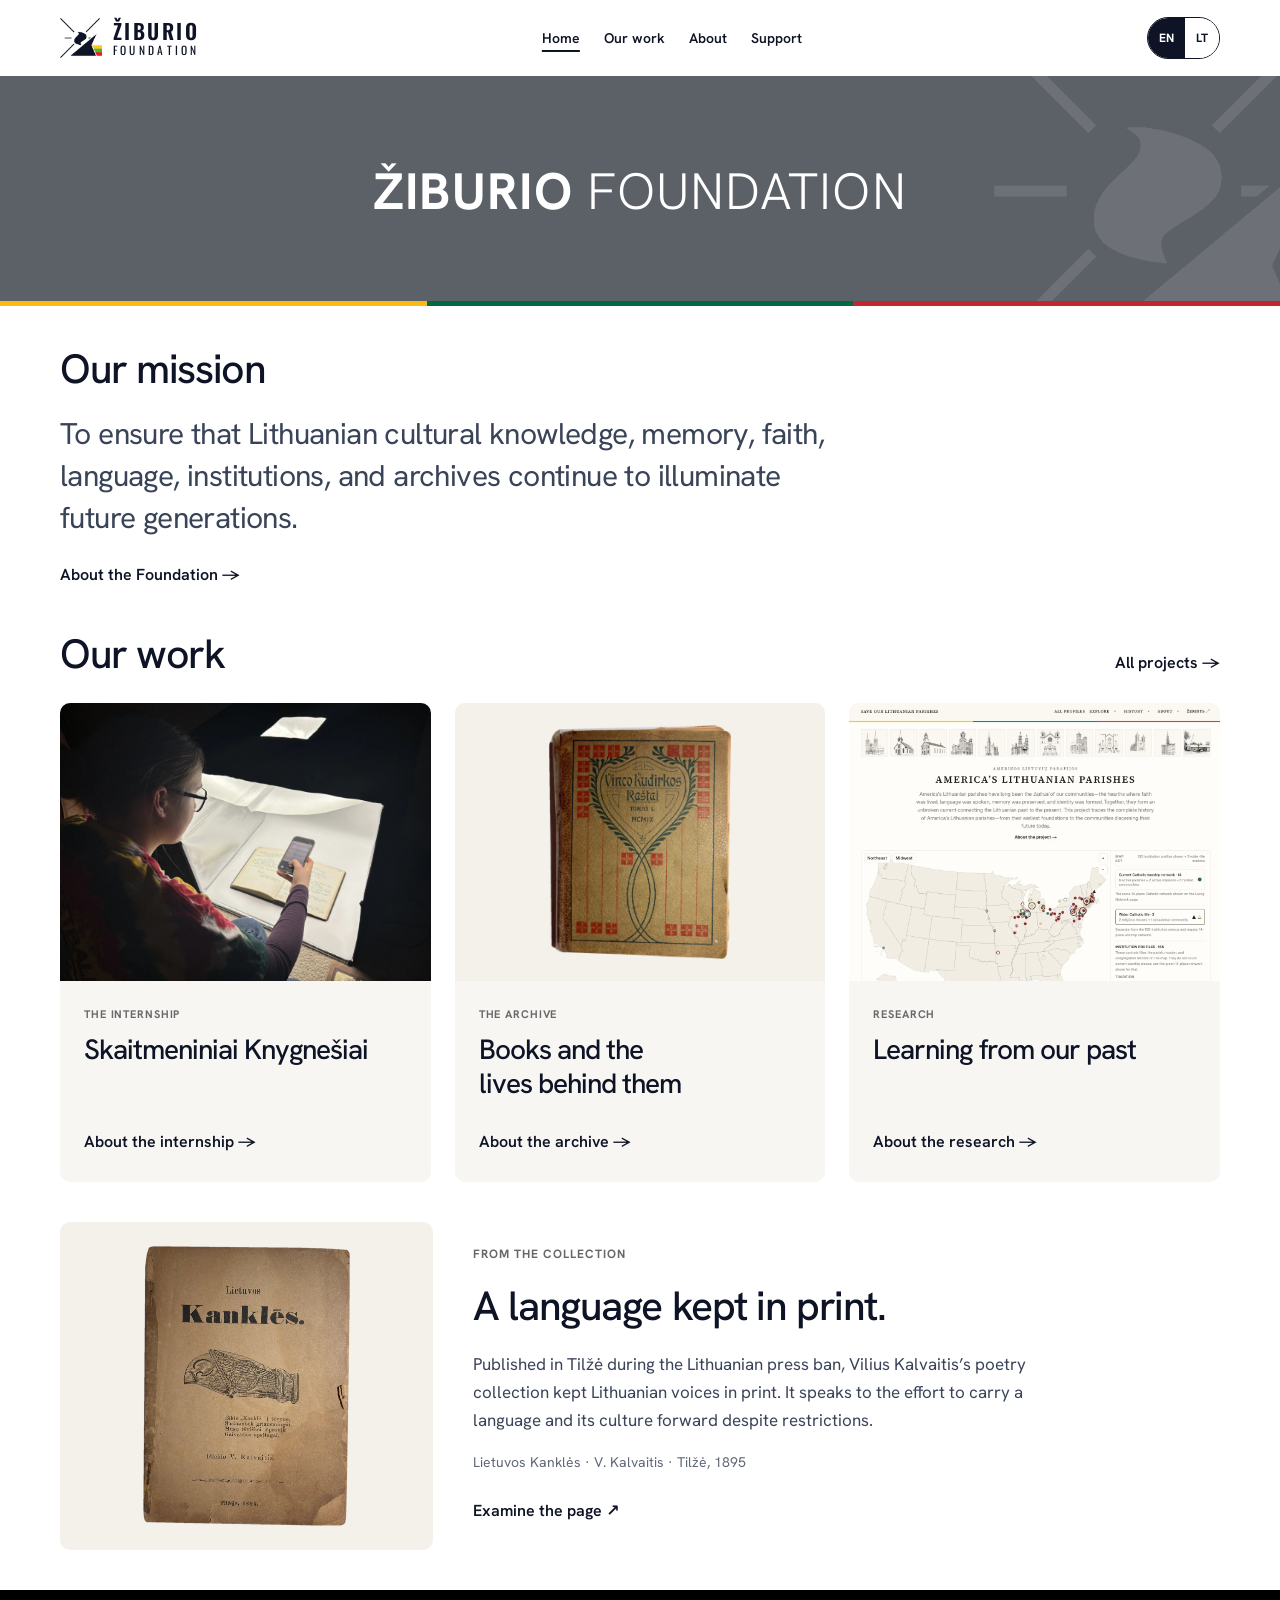
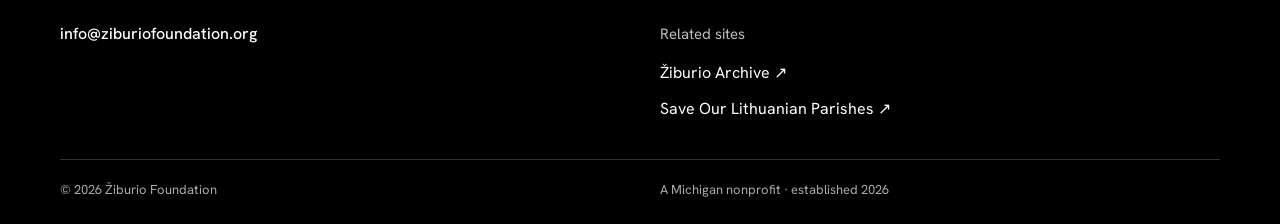
==== commit 48e5aaf5: "Slim Foundation homepage identity banner" ====
--- a/index.html
+++ b/index.html
@@ -28,13 +28,6 @@
 <img class="hero-mark" src="assets/mark.png" alt="" aria-hidden="true">
 <div class="wrap hero-shell">
 <p class="hero-wordmark"><strong>ŽIBURIO</strong><span><x-en>FOUNDATION</x-en><x-lt>FONDAS</x-lt></span></p>
-<div class="hero-message">
-<x-en><h1 class="disp">Memory.<br>Inheritance.<br>Continuity.</h1><p>Carrying Lithuanian cultural memory forward—through the language, faith, knowledge, and institutions that sustain it, and the young people who will shape what comes next.</p></x-en><x-lt><h1 class="disp">Praeitis yra žiburys, kurio šviesoje galime aiškiau matyti, kur stovime šiandien.</h1><p>Saugome lietuvių kultūros šaltinius, stipriname įstaigas, kurios juos perduoda, ir ruošiame kartą, kuri šį palikimą neš toliau.</p></x-lt>
-</div>
-<div class="hero-actions">
-<a href="work.html" class="pill hero-primary"><x-en>Our Work</x-en><x-lt>Mūsų darbai</x-lt></a>
-<a href="about.html" class="pill hero-secondary"><x-en>About the Foundation</x-en><x-lt>Apie fondą</x-lt></a>
-</div>
 </div>
 <div class="hero-tricolour" aria-hidden="true"><span></span><span></span><span></span></div>
 </section>
--- a/site.css
+++ b/site.css
@@ -483,7 +483,7 @@
 .foundation-home .foundation-identity-hero{
  position:relative;
  overflow:hidden;
- height:clamp(500px,50vw,720px)!important;
+ height:clamp(190px,18vw,240px)!important;
  background:#5C6168;
  color:#fff;
  isolation:isolate;
@@ -491,11 +491,11 @@
 .foundation-identity-hero .hero-mark{
  position:absolute;
  z-index:-1;
- width:clamp(560px,58vw,880px);
+ width:clamp(370px,34vw,510px);
  height:auto;
  top:50%;
- right:clamp(-230px,-10vw,-110px);
- transform:translateY(-49%);
+ right:clamp(-145px,-8vw,-76px);
+ transform:translateY(-50%);
  filter:brightness(0) invert(1);
  opacity:.1;
  pointer-events:none;
@@ -504,9 +504,10 @@
 .foundation-identity-hero .hero-shell{
  position:relative;
  height:100%;
- display:grid;
- grid-template-rows:auto 1fr auto;
- padding-block:clamp(38px,4.5vw,64px) clamp(40px,4vw,58px);
+ display:flex;
+ align-items:center;
+ justify-content:center;
+ padding-block:28px;
 }
 .foundation-identity-hero .hero-wordmark{
  display:flex;
@@ -514,57 +515,14 @@
  gap:.28em;
  margin:0;
  font-family:'Hanken Grotesk',system-ui,sans-serif;
- font-size:clamp(20px,2vw,29px);
+ font-size:clamp(34px,4vw,58px);
  line-height:1;
- letter-spacing:.045em;
+ letter-spacing:.025em;
  color:#fff;
  white-space:nowrap;
 }
 .foundation-identity-hero .hero-wordmark strong{font-weight:700}
 .foundation-identity-hero .hero-wordmark span{font-weight:300}
-.foundation-identity-hero .hero-message{
- align-self:center;
- max-width:min(760px,64vw);
- padding-block:28px;
-}
-.foundation-home .foundation-identity-hero .hero-message h1{
- margin:0;
- max-width:9em;
- font-size:clamp(50px,6.2vw,88px)!important;
- line-height:.93;
- font-weight:500;
- letter-spacing:-.05em;
- text-wrap:balance;
-}
-html[lang="lt"] .foundation-home .foundation-identity-hero .hero-message h1{
- max-width:12.5em;
- font-size:clamp(36px,4.6vw,64px)!important;
- line-height:1;
- letter-spacing:-.04em;
-}
-.foundation-identity-hero .hero-message p{
- max-width:38em;
- margin:20px 0 0;
- font-size:clamp(16px,1.35vw,20px);
- line-height:1.5;
- color:rgba(255,255,255,.92);
-}
-.foundation-identity-hero .hero-actions{display:flex;flex-wrap:wrap;gap:10px}
-.foundation-home .foundation-identity-hero .hero-actions .pill{font-weight:650}
-.foundation-home .foundation-identity-hero .hero-actions .hero-primary{
- background:#fff;
- color:#0E1426!important;
-}
-.foundation-home .foundation-identity-hero .hero-actions .hero-secondary{
- background:transparent;
- border-color:rgba(255,255,255,.7);
- color:#fff!important;
-}
-.foundation-home .foundation-identity-hero .hero-actions .pill:hover{
- background:#0E1426;
- border-color:#0E1426;
- color:#fff!important;
-}
 .foundation-identity-hero .hero-tricolour{
  position:absolute;
  z-index:2;
@@ -579,18 +537,12 @@
 .foundation-identity-hero .hero-tricolour span:nth-child(2){background:#006A44}
 .foundation-identity-hero .hero-tricolour span:nth-child(3){background:#C1272D}
 @media(max-width:700px){
- .foundation-home .foundation-identity-hero{height:clamp(560px,145vw,680px)!important}
- .foundation-identity-hero .hero-shell{padding-block:34px 38px}
- .foundation-identity-hero .hero-mark{width:540px;right:-260px;top:48%;opacity:.09}
- .foundation-identity-hero .hero-message{max-width:100%;padding-block:26px}
- .foundation-home .foundation-identity-hero .hero-message h1{font-size:clamp(45px,14vw,66px)!important;max-width:7em}
- html[lang="lt"] .foundation-home .foundation-identity-hero .hero-message h1{font-size:clamp(33px,9.2vw,48px)!important;max-width:11em}
- .foundation-identity-hero .hero-message p{font-size:16px;line-height:1.45;max-width:32em}
+ .foundation-home .foundation-identity-hero{height:170px!important}
+ .foundation-identity-hero .hero-shell{padding-block:24px}
+ .foundation-identity-hero .hero-mark{width:360px;right:-190px;opacity:.09}
+ .foundation-identity-hero .hero-wordmark{font-size:clamp(26px,8.4vw,38px)}
 }
 @media(max-width:420px){
- .foundation-identity-hero .hero-wordmark{font-size:19px}
- .foundation-home .foundation-identity-hero .hero-message h1{font-size:44px!important}
- html[lang="lt"] .foundation-home .foundation-identity-hero .hero-message h1{font-size:34px!important}
- .foundation-identity-hero .hero-actions{gap:8px}
- .foundation-home .foundation-identity-hero .hero-actions .pill{padding-inline:16px}
-}
+ .foundation-home .foundation-identity-hero{height:150px!important}
+ .foundation-identity-hero .hero-wordmark{font-size:25px}
+}
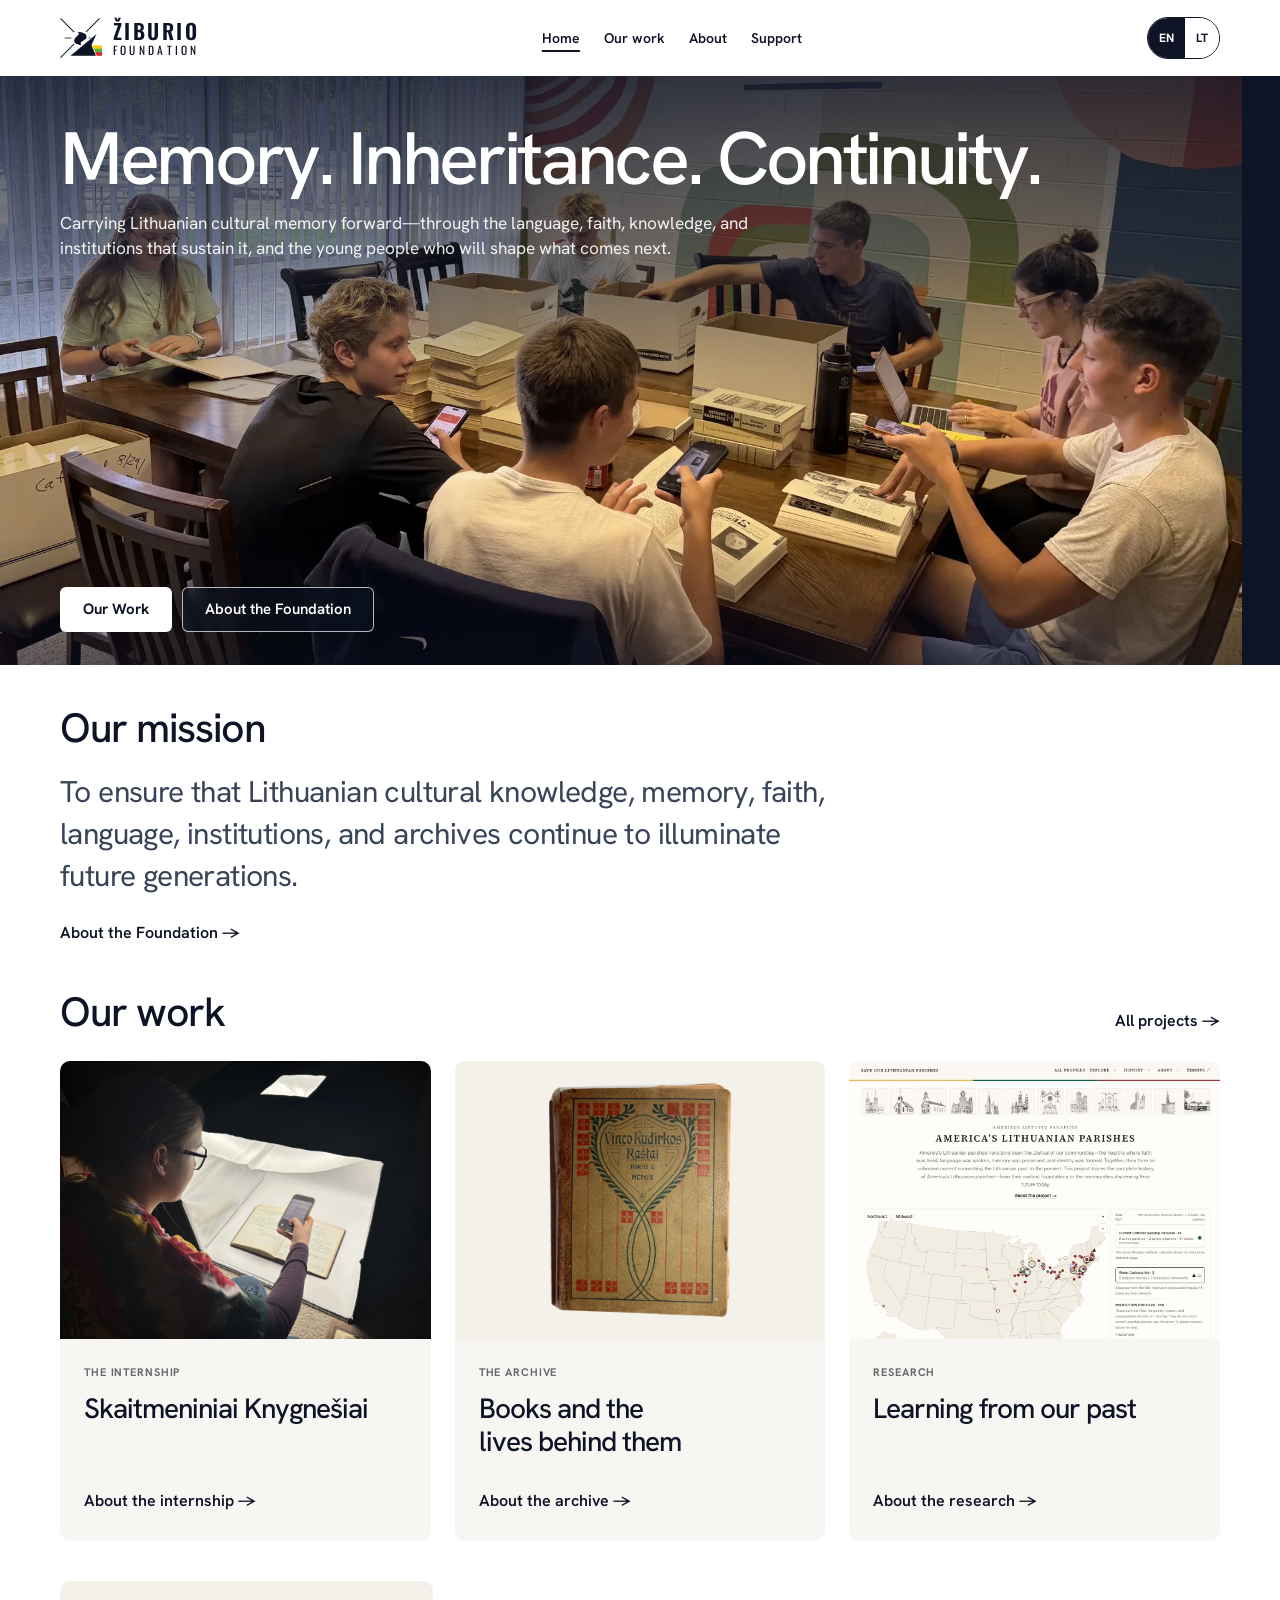
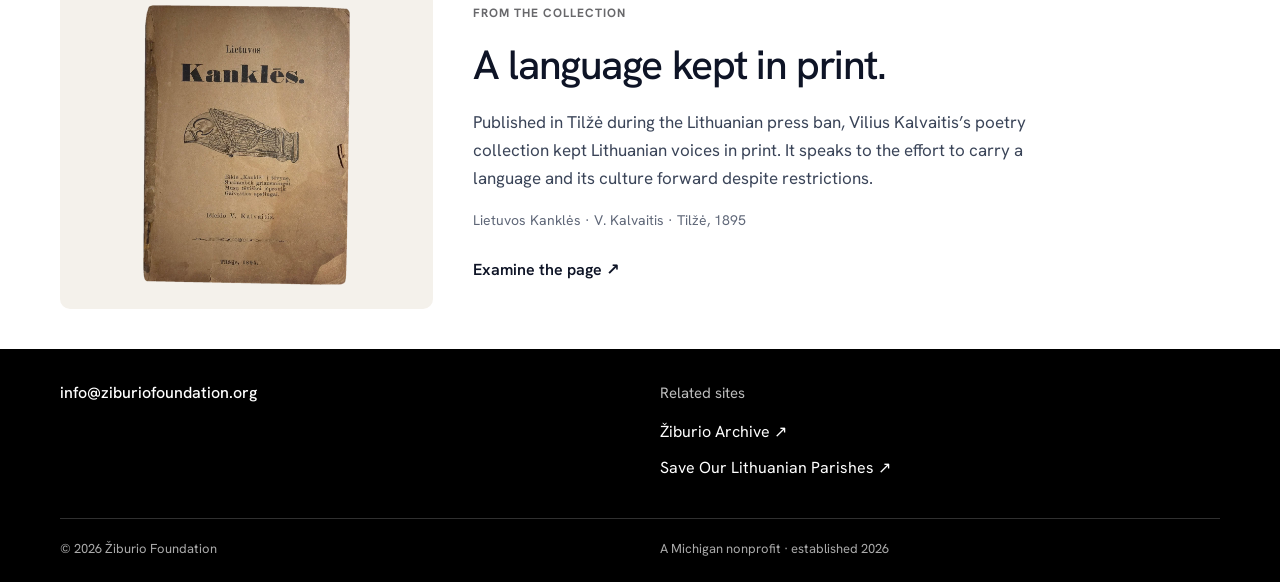
==== commit da0b6bb2: "Merge 8be8a3574b038b73af3bfd673e2e39ba09f22a41 into aacb59e86b36fd571211216dbd46313d06df11c6" ====
--- a/index.html
+++ b/index.html
@@ -4,10 +4,29 @@
 <meta charset="utf-8">
 <meta name="viewport" content="width=device-width, initial-scale=1">
 <link rel="icon" href="favicon.png">
+<meta name="description" content="Carrying Lithuanian cultural memory forward—through the language, faith, knowledge, and institutions that sustain it, and the young people who will shape what comes next.">
+<link rel="canonical" href="https://ziburiofoundation.org/">
+<meta property="og:type" content="website">
+<meta property="og:site_name" content="Žiburio Foundation">
+<meta property="og:locale" content="en_US">
+<meta property="og:locale:alternate" content="lt_LT">
+<meta property="og:url" content="https://ziburiofoundation.org/">
+<meta property="og:title" content="Žiburio Foundation">
+<meta property="og:description" content="Carrying Lithuanian cultural memory forward—through the language, faith, knowledge, and institutions that sustain it, and the young people who will shape what comes next.">
+<meta property="og:image" content="https://ziburiofoundation.org/assets/share.jpg">
+<meta property="og:image:type" content="image/jpeg">
+<meta property="og:image:width" content="1200">
+<meta property="og:image:height" content="630">
+<meta property="og:image:alt" content="Žiburio Foundation — students cataloguing Lithuanian books together at a table">
+<meta name="twitter:card" content="summary_large_image">
+<meta name="twitter:title" content="Žiburio Foundation">
+<meta name="twitter:description" content="Carrying Lithuanian cultural memory forward—through the language, faith, knowledge, and institutions that sustain it, and the young people who will shape what comes next.">
+<meta name="twitter:image" content="https://ziburiofoundation.org/assets/share.jpg">
+<meta name="twitter:image:alt" content="Žiburio Foundation — students cataloguing Lithuanian books together at a table">
 <title>Žiburio Foundation — Home</title>
 <link rel="preconnect" href="https://fonts.googleapis.com">
 <link rel="preconnect" href="https://fonts.gstatic.com" crossorigin>
-<link rel="stylesheet" href="site.css?v=foundation-header-preview-45">
+<link rel="stylesheet" href="site.css?v=project-flow-44">
 <script defer src="site.js"></script>
 </head>
 <body class="foundation-home" data-en-title="Žiburio Foundation — Home" data-lt-title="Žiburio Fondas — Pradžia">
@@ -24,12 +43,16 @@
 <button class="menu-button" type="button" aria-controls="site-nav" aria-expanded="true"><x-en>Menu</x-en><x-lt>Meniu</x-lt></button></div>
 </header>
 <main id="main">
-<section id="top" class="hero foundation-identity-hero">
-<img class="hero-mark" src="assets/mark.png" alt="" aria-hidden="true">
-<div class="wrap hero-shell">
-<p class="hero-wordmark"><strong>ŽIBURIO</strong><span><x-en>FOUNDATION</x-en><x-lt>FONDAS</x-lt></span></p>
+<section id="top" class="hero" style="position: relative; overflow: hidden; height: clamp(500px, 50vw, 720px); background: #0E1426; color: #FFFFFF">
+<img class="drift" src="assets/interns-table.webp" alt="Young people cataloguing Lithuanian books with their phones at a table" style="position: absolute; inset: -3%; width: 106%; height: 106%; object-fit: cover; object-position: center 60%">
+<div style="position: absolute; inset: 0; background: linear-gradient(180deg, rgba(14,20,38,.82) 0%, rgba(14,20,38,.5) 30%, rgba(14,20,38,0) 55%, rgba(14,20,38,0) 78%, rgba(14,20,38,.45) 100%)"></div>
+<div class="wrap" style="position: absolute; left: 0; right: 0; top: clamp(28px, 3.5vw, 52px)">
+<x-en><h1 class="disp" style="margin: 0; font-size: clamp(40px, 6vw, 88px); line-height: 1; font-weight: 500; letter-spacing: -0.045em">Memory. Inheritance. Continuity.</h1><p style="margin: 16px 0 0; max-width: 40em; font-size: clamp(16px, 1.35vw, 20px); line-height: 1.45; color: rgba(255,255,255,.92)">Carrying Lithuanian cultural memory forward—through the language, faith, knowledge, and institutions that sustain it, and the young people who will shape what comes next.</p></x-en><x-lt><h1 class="disp" style="margin: 0; font-size: clamp(30px, 4.2vw, 62px); line-height: 1.02; font-weight: 500; letter-spacing: -0.035em; max-width: 14em">Praeitis yra žiburys, kurio šviesoje galime aiškiau matyti, kur stovime šiandien.</h1><p style="margin: 16px 0 0; max-width: 40em; font-size: clamp(16px, 1.35vw, 20px); line-height: 1.45; color: rgba(255,255,255,.92)">Saugome lietuvių kultūros šaltinius, stipriname įstaigas, kurios juos perduoda, ir ruošiame kartą, kuri šį palikimą neš toliau.</p></x-lt>
 </div>
-<div class="hero-tricolour" aria-hidden="true"><span></span><span></span><span></span></div>
+<div class="wrap" style="position: absolute; left: 0; right: 0; bottom: clamp(22px, 2.6vw, 36px); display: flex; gap: 10px">
+<a href="work.html" class="pill" style="background: #FFFFFF; color: #0E1426; font-weight: 700"><x-en>Our Work</x-en><x-lt>Mūsų darbai</x-lt></a>
+<a href="about.html" class="pill" style="border: 1.5px solid rgba(255,255,255,.7); color: #FFFFFF; backdrop-filter: blur(6px)"><x-en>About the Foundation</x-en><x-lt>Apie fondą</x-lt></a>
+</div>
 </section>
 <section class="wrap mission-overview"><h2><x-en>Our mission</x-en><x-lt>Misija</x-lt></h2><div><p class="lead"><x-en>To ensure that Lithuanian cultural knowledge, memory, faith, language, institutions, and archives continue to illuminate future generations.</x-en><x-lt>Užtikrinti, kad lietuvių žinios, atmintis, tikėjimas, kalba, institucijos ir archyvai ir toliau šviestų ateities kartoms.</x-lt></p><a class="text-link" href="about.html"><x-en>About the Foundation</x-en><x-lt>Apie fondą</x-lt> →</a></div></section>
 <section id="work" class="wrap overview-work"><div class="section-heading"><h2><x-en>Our work</x-en><x-lt>Mūsų darbai</x-lt></h2><a class="text-link" href="work.html"><x-en>All projects</x-en><x-lt>Visi darbai</x-lt> →</a></div><div class="overview-grid"><article class="overview-card"><a class="overview-image " href="work.html#internship"><img src="assets/sigita-lightbox.webp" alt="Students photographing a book" data-en="Students photographing a book" data-lt="Mokiniai fotografuoja knygą" loading="lazy"></a><div class="overview-copy"><p class="eyebrow"><x-en>The internship</x-en><x-lt>Stažuotė</x-lt></p><h3><x-en>Skaitmeniniai Knygnešiai</x-en><x-lt>Skaitmeniniai knygnešiai</x-lt></h3><a class="text-link" href="work.html#internship"><x-en>About the internship</x-en><x-lt>Apie stažuotę</x-lt> →</a></div></article>
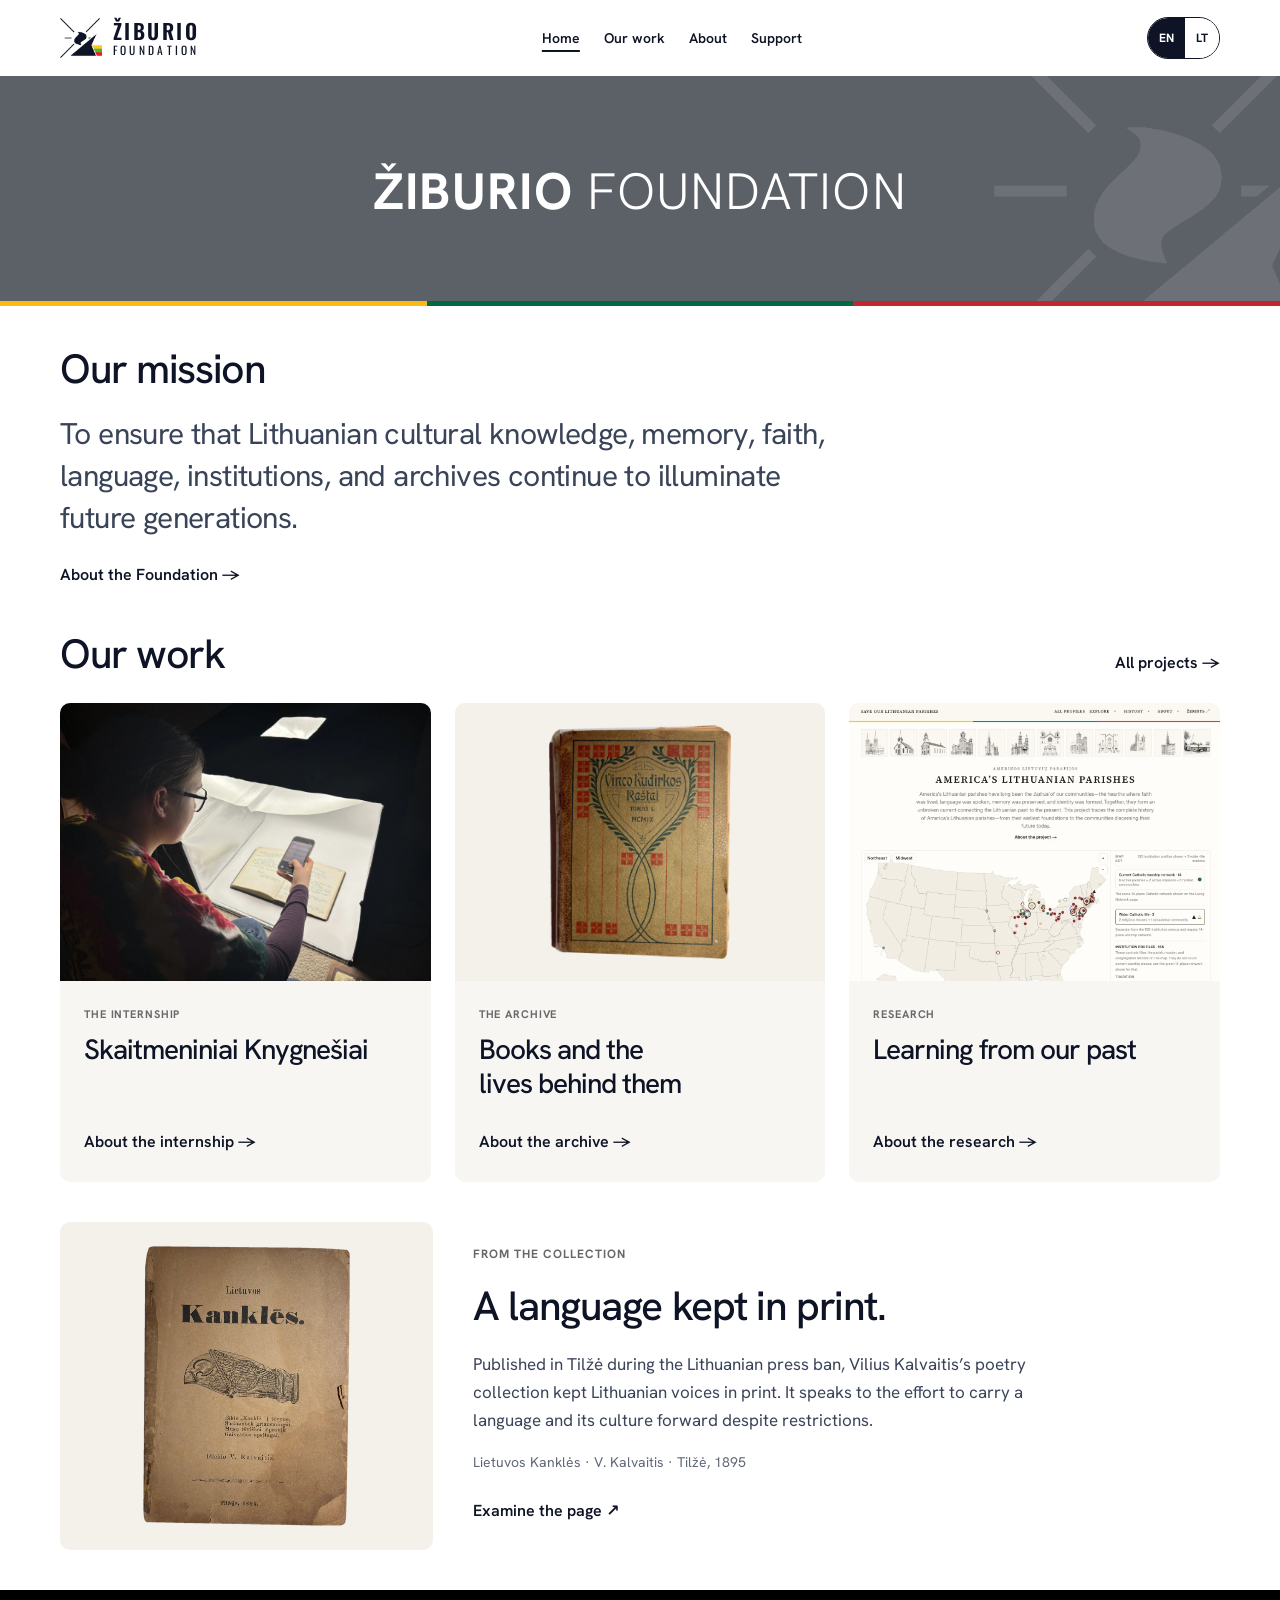
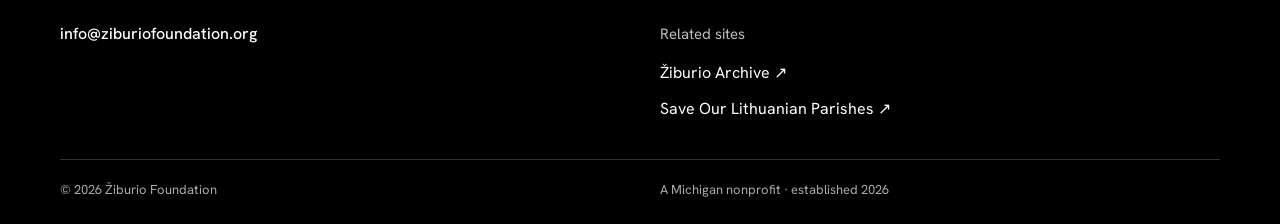
==== commit d4aa89e9: "Merge 48e5aaf589d5d4108bc77984ed29897af2b425f1 into aacb59e86b36fd571211216dbd46313d06df11c6" ====
--- a/index.html
+++ b/index.html
@@ -4,29 +4,10 @@
 <meta charset="utf-8">
 <meta name="viewport" content="width=device-width, initial-scale=1">
 <link rel="icon" href="favicon.png">
-<meta name="description" content="Carrying Lithuanian cultural memory forward—through the language, faith, knowledge, and institutions that sustain it, and the young people who will shape what comes next.">
-<link rel="canonical" href="https://ziburiofoundation.org/">
-<meta property="og:type" content="website">
-<meta property="og:site_name" content="Žiburio Foundation">
-<meta property="og:locale" content="en_US">
-<meta property="og:locale:alternate" content="lt_LT">
-<meta property="og:url" content="https://ziburiofoundation.org/">
-<meta property="og:title" content="Žiburio Foundation">
-<meta property="og:description" content="Carrying Lithuanian cultural memory forward—through the language, faith, knowledge, and institutions that sustain it, and the young people who will shape what comes next.">
-<meta property="og:image" content="https://ziburiofoundation.org/assets/share.jpg">
-<meta property="og:image:type" content="image/jpeg">
-<meta property="og:image:width" content="1200">
-<meta property="og:image:height" content="630">
-<meta property="og:image:alt" content="Žiburio Foundation — students cataloguing Lithuanian books together at a table">
-<meta name="twitter:card" content="summary_large_image">
-<meta name="twitter:title" content="Žiburio Foundation">
-<meta name="twitter:description" content="Carrying Lithuanian cultural memory forward—through the language, faith, knowledge, and institutions that sustain it, and the young people who will shape what comes next.">
-<meta name="twitter:image" content="https://ziburiofoundation.org/assets/share.jpg">
-<meta name="twitter:image:alt" content="Žiburio Foundation — students cataloguing Lithuanian books together at a table">
 <title>Žiburio Foundation — Home</title>
 <link rel="preconnect" href="https://fonts.googleapis.com">
 <link rel="preconnect" href="https://fonts.gstatic.com" crossorigin>
-<link rel="stylesheet" href="site.css?v=project-flow-44">
+<link rel="stylesheet" href="site.css?v=foundation-header-preview-45">
 <script defer src="site.js"></script>
 </head>
 <body class="foundation-home" data-en-title="Žiburio Foundation — Home" data-lt-title="Žiburio Fondas — Pradžia">
@@ -43,16 +24,12 @@
 <button class="menu-button" type="button" aria-controls="site-nav" aria-expanded="true"><x-en>Menu</x-en><x-lt>Meniu</x-lt></button></div>
 </header>
 <main id="main">
-<section id="top" class="hero" style="position: relative; overflow: hidden; height: clamp(500px, 50vw, 720px); background: #0E1426; color: #FFFFFF">
-<img class="drift" src="assets/interns-table.webp" alt="Young people cataloguing Lithuanian books with their phones at a table" style="position: absolute; inset: -3%; width: 106%; height: 106%; object-fit: cover; object-position: center 60%">
-<div style="position: absolute; inset: 0; background: linear-gradient(180deg, rgba(14,20,38,.82) 0%, rgba(14,20,38,.5) 30%, rgba(14,20,38,0) 55%, rgba(14,20,38,0) 78%, rgba(14,20,38,.45) 100%)"></div>
-<div class="wrap" style="position: absolute; left: 0; right: 0; top: clamp(28px, 3.5vw, 52px)">
-<x-en><h1 class="disp" style="margin: 0; font-size: clamp(40px, 6vw, 88px); line-height: 1; font-weight: 500; letter-spacing: -0.045em">Memory. Inheritance. Continuity.</h1><p style="margin: 16px 0 0; max-width: 40em; font-size: clamp(16px, 1.35vw, 20px); line-height: 1.45; color: rgba(255,255,255,.92)">Carrying Lithuanian cultural memory forward—through the language, faith, knowledge, and institutions that sustain it, and the young people who will shape what comes next.</p></x-en><x-lt><h1 class="disp" style="margin: 0; font-size: clamp(30px, 4.2vw, 62px); line-height: 1.02; font-weight: 500; letter-spacing: -0.035em; max-width: 14em">Praeitis yra žiburys, kurio šviesoje galime aiškiau matyti, kur stovime šiandien.</h1><p style="margin: 16px 0 0; max-width: 40em; font-size: clamp(16px, 1.35vw, 20px); line-height: 1.45; color: rgba(255,255,255,.92)">Saugome lietuvių kultūros šaltinius, stipriname įstaigas, kurios juos perduoda, ir ruošiame kartą, kuri šį palikimą neš toliau.</p></x-lt>
+<section id="top" class="hero foundation-identity-hero">
+<img class="hero-mark" src="assets/mark.png" alt="" aria-hidden="true">
+<div class="wrap hero-shell">
+<p class="hero-wordmark"><strong>ŽIBURIO</strong><span><x-en>FOUNDATION</x-en><x-lt>FONDAS</x-lt></span></p>
 </div>
-<div class="wrap" style="position: absolute; left: 0; right: 0; bottom: clamp(22px, 2.6vw, 36px); display: flex; gap: 10px">
-<a href="work.html" class="pill" style="background: #FFFFFF; color: #0E1426; font-weight: 700"><x-en>Our Work</x-en><x-lt>Mūsų darbai</x-lt></a>
-<a href="about.html" class="pill" style="border: 1.5px solid rgba(255,255,255,.7); color: #FFFFFF; backdrop-filter: blur(6px)"><x-en>About the Foundation</x-en><x-lt>Apie fondą</x-lt></a>
-</div>
+<div class="hero-tricolour" aria-hidden="true"><span></span><span></span><span></span></div>
 </section>
 <section class="wrap mission-overview"><h2><x-en>Our mission</x-en><x-lt>Misija</x-lt></h2><div><p class="lead"><x-en>To ensure that Lithuanian cultural knowledge, memory, faith, language, institutions, and archives continue to illuminate future generations.</x-en><x-lt>Užtikrinti, kad lietuvių žinios, atmintis, tikėjimas, kalba, institucijos ir archyvai ir toliau šviestų ateities kartoms.</x-lt></p><a class="text-link" href="about.html"><x-en>About the Foundation</x-en><x-lt>Apie fondą</x-lt> →</a></div></section>
 <section id="work" class="wrap overview-work"><div class="section-heading"><h2><x-en>Our work</x-en><x-lt>Mūsų darbai</x-lt></h2><a class="text-link" href="work.html"><x-en>All projects</x-en><x-lt>Visi darbai</x-lt> →</a></div><div class="overview-grid"><article class="overview-card"><a class="overview-image " href="work.html#internship"><img src="assets/sigita-lightbox.webp" alt="Students photographing a book" data-en="Students photographing a book" data-lt="Mokiniai fotografuoja knygą" loading="lazy"></a><div class="overview-copy"><p class="eyebrow"><x-en>The internship</x-en><x-lt>Stažuotė</x-lt></p><h3><x-en>Skaitmeniniai Knygnešiai</x-en><x-lt>Skaitmeniniai knygnešiai</x-lt></h3><a class="text-link" href="work.html#internship"><x-en>About the internship</x-en><x-lt>Apie stažuotę</x-lt> →</a></div></article>
